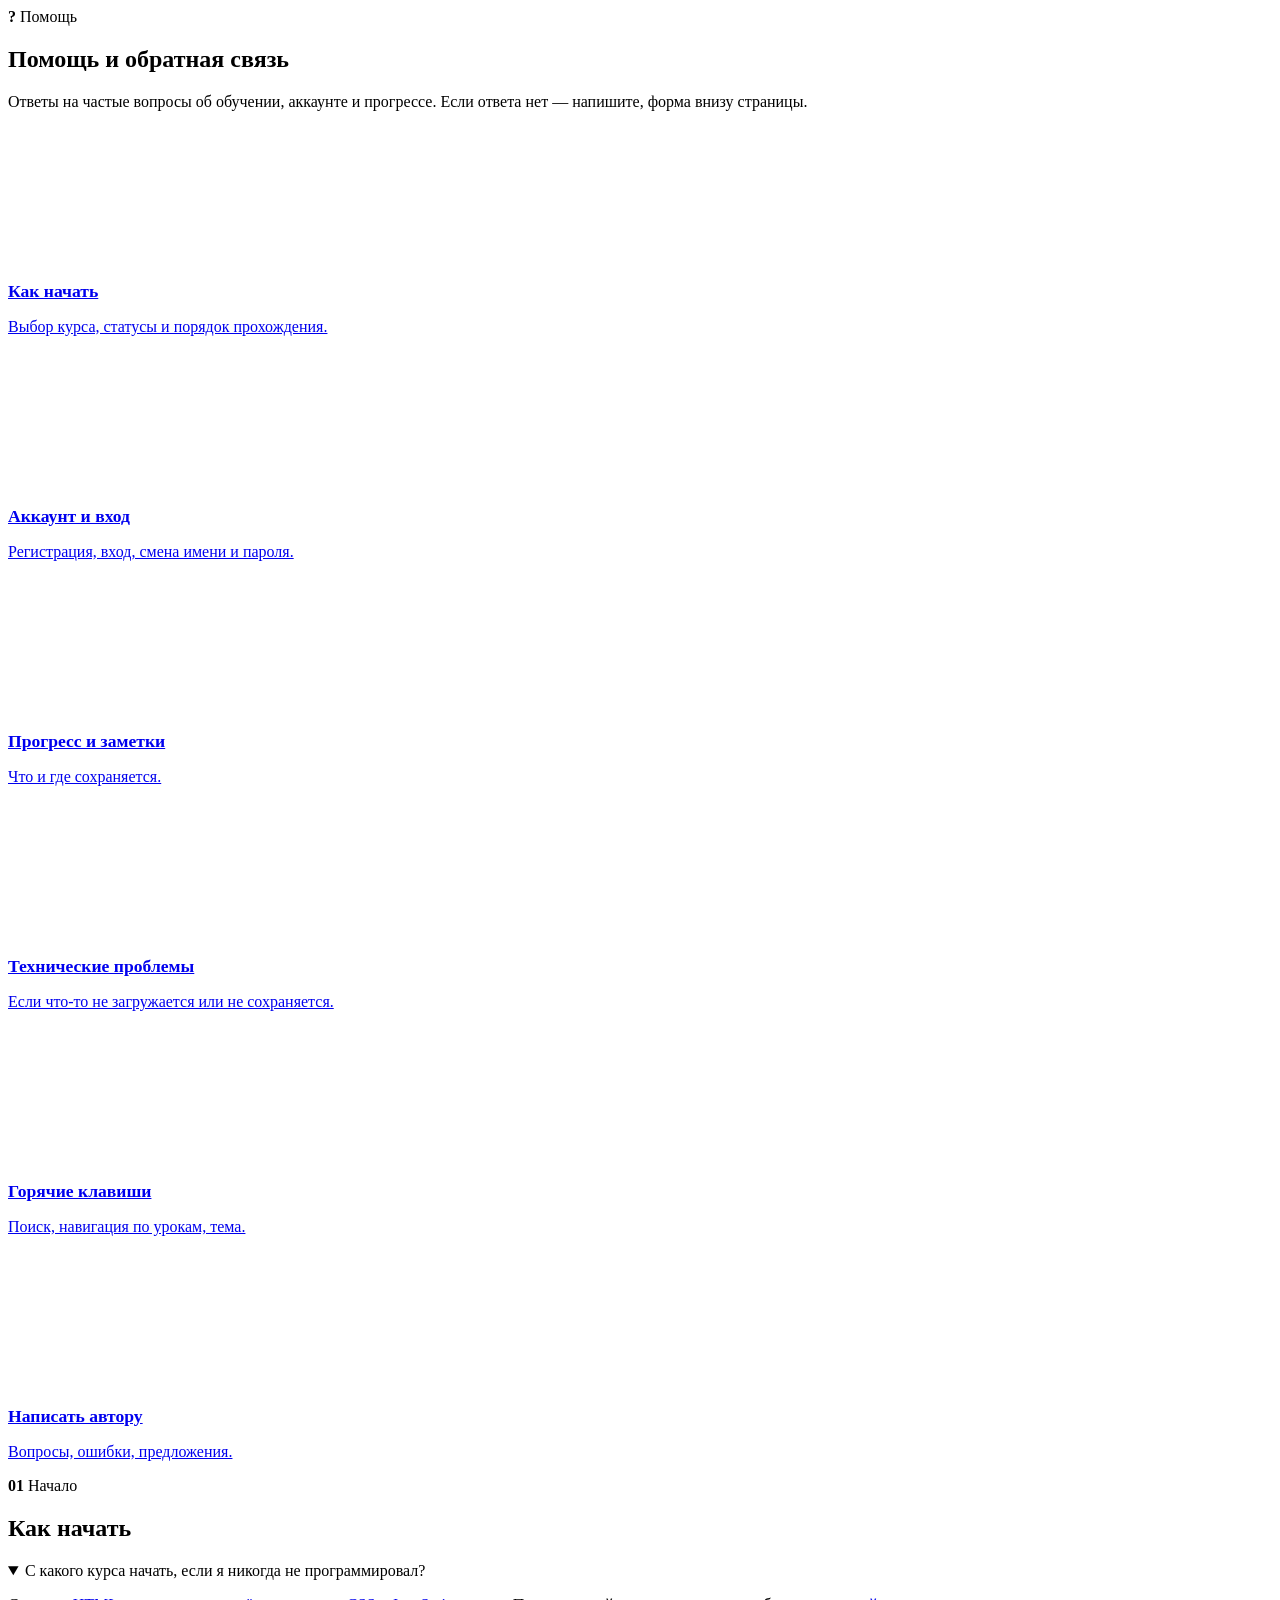
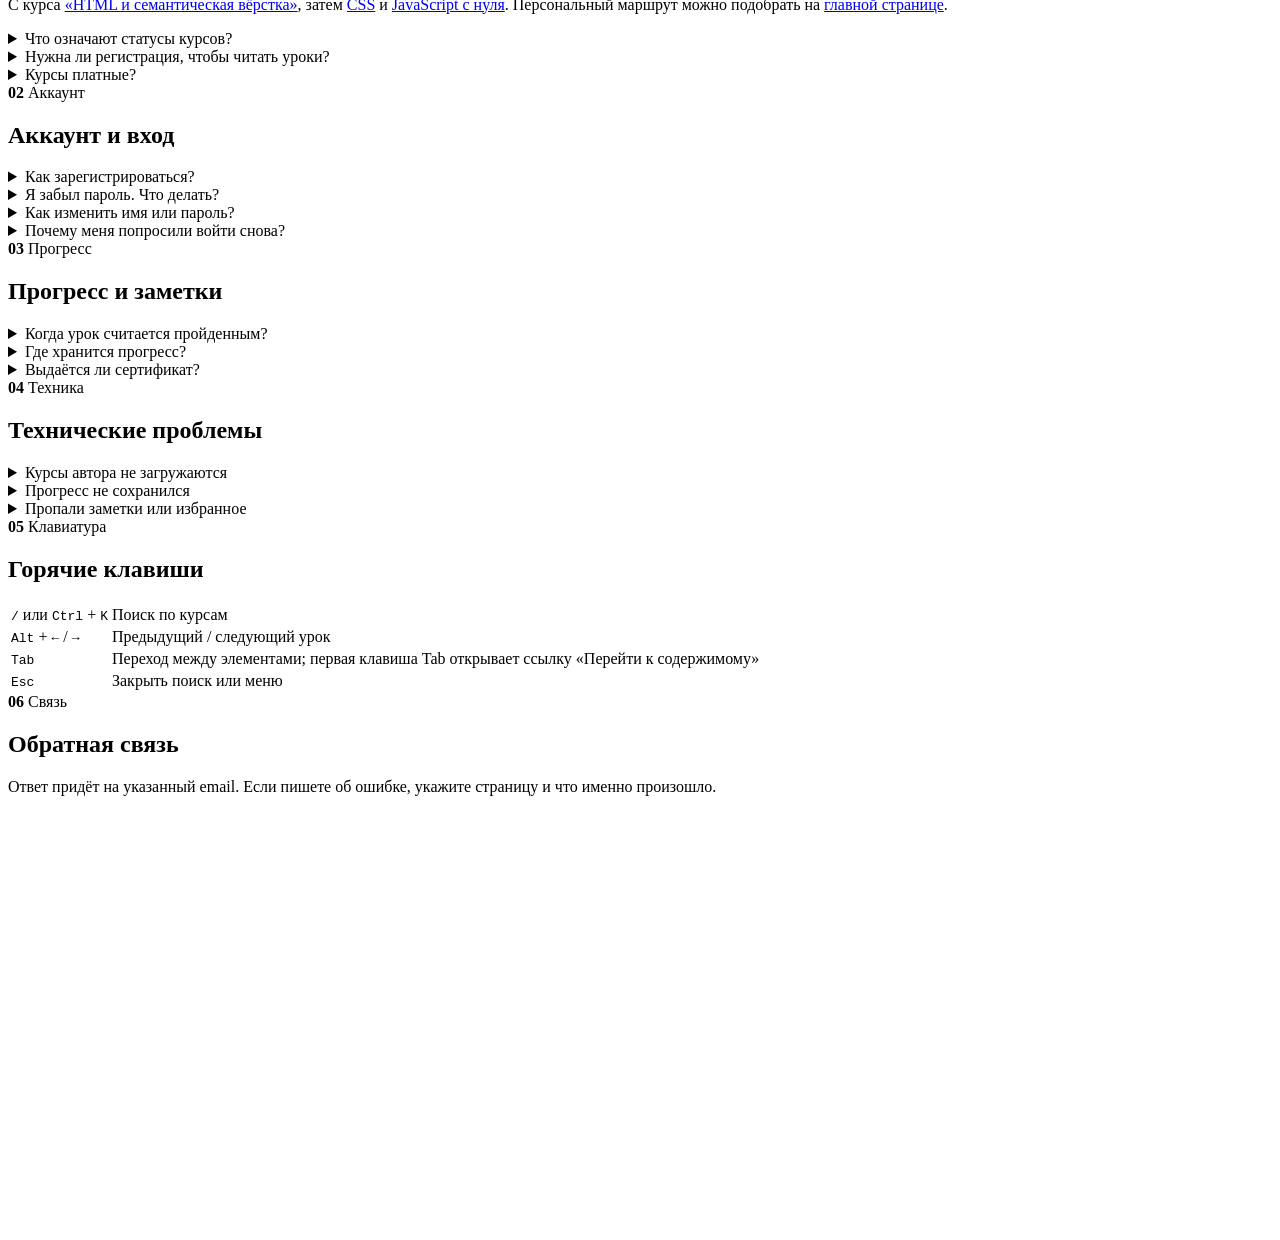
==== help.html @ a5d2dcf3 "Add files via upload" ====
<!DOCTYPE html>
<html lang="ru">
<head>
  <meta charset="UTF-8">
  <meta name="viewport" content="width=device-width, initial-scale=1">
  <title>Помощь и обратная связь — Stroka</title>
  <meta name="description" content="Ответы на вопросы об обучении, аккаунте и прогрессе, а также форма обратной связи.">
  <link rel="canonical" href="https://bloody-kumorizora.github.io/Sctrochka-site/help.html">
  <meta property="og:site_name" content="Stroka">
  <meta property="og:type" content="website">
  <meta property="og:locale" content="ru_RU">
  <meta property="og:title" content="Помощь и обратная связь — Stroka">
  <meta property="og:description" content="Ответы на вопросы об обучении, аккаунте и прогрессе, а также форма обратной связи.">
  <meta property="og:url" content="https://bloody-kumorizora.github.io/Sctrochka-site/help.html">
  <meta property="og:image" content="https://bloody-kumorizora.github.io/Sctrochka-site/img/og-image.png">
  <meta name="twitter:card" content="summary_large_image">
  <meta name="theme-color" content="#f5f3ee" media="(prefers-color-scheme: light)">
  <meta name="theme-color" content="#0e0e13" media="(prefers-color-scheme: dark)">
  <link rel="icon" href="favicon.svg" type="image/svg+xml">
  <link rel="icon" href="img/favicon-32.png" sizes="32x32" type="image/png">
  <link rel="apple-touch-icon" href="img/apple-touch-icon.png">
  <link rel="manifest" href="site.webmanifest">
  <link rel="preload" href="fonts/onest-cyrillic.woff2" as="font" type="font/woff2" crossorigin>
  <link rel="preload" href="fonts/unbounded-cyrillic.woff2" as="font" type="font/woff2" crossorigin>
  <link rel="stylesheet" href="css/style.css">
  <script>try{var t=localStorage.getItem('stroka-theme');if(t)document.documentElement.dataset.theme=t}catch(e){}</script>
</head>
<body data-page="help">
  <header id="hdr"></header>
  <main id="app">
    <div class="container">
      <section class="page-head">
        <span class="eyebrow"><b>?</b> Помощь</span>
        <h1>Помощь и обратная связь</h1>
        <p class="lead">Ответы на частые вопросы об обучении, аккаунте и прогрессе. Если ответа нет — напишите, форма внизу страницы.</p>
      </section>

      <div class="help-cards">
        <a class="help-card" href="#start"><svg class="i" aria-hidden="true"><use href="#i-target"/></svg><h2 style="font-size:1.1rem;margin:0">Как начать</h2><p>Выбор курса, статусы и порядок прохождения.</p></a>
        <a class="help-card" href="#account"><svg class="i" aria-hidden="true"><use href="#i-user"/></svg><h2 style="font-size:1.1rem;margin:0">Аккаунт и вход</h2><p>Регистрация, вход, смена имени и пароля.</p></a>
        <a class="help-card" href="#progress"><svg class="i" aria-hidden="true"><use href="#i-check"/></svg><h2 style="font-size:1.1rem;margin:0">Прогресс и заметки</h2><p>Что и где сохраняется.</p></a>
        <a class="help-card" href="#tech"><svg class="i" aria-hidden="true"><use href="#i-settings"/></svg><h2 style="font-size:1.1rem;margin:0">Технические проблемы</h2><p>Если что-то не загружается или не сохраняется.</p></a>
        <a class="help-card" href="#keys"><svg class="i" aria-hidden="true"><use href="#i-grid"/></svg><h2 style="font-size:1.1rem;margin:0">Горячие клавиши</h2><p>Поиск, навигация по урокам, тема.</p></a>
        <a class="help-card" href="#contact"><svg class="i" aria-hidden="true"><use href="#i-chat"/></svg><h2 style="font-size:1.1rem;margin:0">Написать автору</h2><p>Вопросы, ошибки, предложения.</p></a>
      </div>

      <section class="section-tight faq" id="start">
        <div><span class="eyebrow"><b>01</b> Начало</span><h2>Как начать</h2></div>
        <div class="faq-list">
          <details class="faq-item" open><summary>С какого курса начать, если я никогда не программировал?</summary><div class="answer"><p>С курса <a href="course.html?id=html-basics">«HTML и семантическая вёрстка»</a>, затем <a href="course.html?id=css-layout">CSS</a> и <a href="course.html?id=js-start">JavaScript с нуля</a>. Персональный маршрут можно подобрать на <a href="index.html#start">главной странице</a>.</p></div></details>
          <details class="faq-item"><summary>Что означают статусы курсов?</summary><div class="answer"><p><strong>Полный курс</strong> — все уроки опубликованы. <strong>Демо-версия</strong> — открыты вводные уроки с заданиями и тестами, остальная программа в разработке. <strong>Программа</strong> — опубликован план курса, уроки готовятся. В программе курса неопубликованные уроки отмечены замком.</p></div></details>
          <details class="faq-item"><summary>Нужна ли регистрация, чтобы читать уроки?</summary><div class="answer"><p>Открытые уроки встроенного каталога можно читать без регистрации. Аккаунт нужен, чтобы сохранять прогресс и результаты тестов. Уроки курсов, которые автор ведёт в своей базе, открываются после входа и записи на курс.</p></div></details>
          <details class="faq-item"><summary>Курсы платные?</summary><div class="answer"><p>Сейчас оплаты на платформе нет — все опубликованные уроки открыты.</p></div></details>
        </div>
      </section>

      <section class="section-tight faq" id="account">
        <div><span class="eyebrow"><b>02</b> Аккаунт</span><h2>Аккаунт и вход</h2></div>
        <div class="faq-list">
          <details class="faq-item"><summary>Как зарегистрироваться?</summary><div class="answer"><p>Откройте <a href="login.html#register">страницу входа</a>, выберите «Регистрация» и укажите имя, email и пароль от 8 символов.</p></div></details>
          <details class="faq-item"><summary>Я забыл пароль. Что делать?</summary><div class="answer"><p>Автоматическое восстановление пароля по email пока не реализовано: для этого нужен почтовый сервис. Напишите через <a href="#contact">форму ниже</a> с того email, на который зарегистрирован аккаунт, — доступ восстановят вручную.</p></div></details>
          <details class="faq-item"><summary>Как изменить имя или пароль?</summary><div class="answer"><p>В <a href="profile.html#settings">личном кабинете</a> на вкладке «Профиль». После смены пароля другие устройства автоматически выйдут из аккаунта.</p></div></details>
          <details class="faq-item"><summary>Почему меня попросили войти снова?</summary><div class="answer"><p>Сессия действует 30 дней. Также повторный вход может понадобиться после обновления системы входа — это нужно один раз.</p></div></details>
        </div>
      </section>

      <section class="section-tight faq" id="progress">
        <div><span class="eyebrow"><b>03</b> Прогресс</span><h2>Прогресс и заметки</h2></div>
        <div class="faq-list">
          <details class="faq-item"><summary>Когда урок считается пройденным?</summary><div class="answer"><p>Если в уроке есть тест — когда вы верно отвечаете хотя бы на половину вопросов. Если теста нет — после нажатия «Отметить урок пройденным».</p></div></details>
          <details class="faq-item"><summary>Где хранится прогресс?</summary><div class="answer"><p>Отметки о пройденных уроках и записи на курсы хранятся в вашем аккаунте и доступны с любого устройства. Заметки, избранное и выбранная тема хранятся только в браузере на этом устройстве.</p></div></details>
          <details class="faq-item"><summary>Выдаётся ли сертификат?</summary><div class="answer"><p>Для полных курсов после прохождения всех уроков формируется подтверждение прохождения, которое можно распечатать или сохранить в PDF. Это не документ об образовании. Для демо-версий подтверждение не формируется.</p></div></details>
        </div>
      </section>

      <section class="section-tight faq" id="tech">
        <div><span class="eyebrow"><b>04</b> Техника</span><h2>Технические проблемы</h2></div>
        <div class="faq-list">
          <details class="faq-item"><summary>Курсы автора не загружаются</summary><div class="answer"><p>Часть курсов хранится в базе автора. Если она временно недоступна, вы увидите предупреждение, а встроенный каталог продолжит работать. Проверьте интернет и обновите страницу через минуту.</p></div></details>
          <details class="faq-item"><summary>Прогресс не сохранился</summary><div class="answer"><p>При ошибке сохранения появляется сообщение — урок при этом остаётся неотмеченным, и действие можно повторить. Если ошибка повторяется, напишите нам и укажите, в каком уроке это произошло.</p></div></details>
          <details class="faq-item"><summary>Пропали заметки или избранное</summary><div class="answer"><p>Они хранятся в браузере и пропадают при очистке данных сайта, в режиме инкогнито и на другом устройстве.</p></div></details>
        </div>
      </section>

      <section class="section-tight faq" id="keys">
        <div><span class="eyebrow"><b>05</b> Клавиатура</span><h2>Горячие клавиши</h2></div>
        <div class="table-wrap"><table><tbody>
          <tr><td><kbd>/</kbd> или <kbd>Ctrl</kbd> + <kbd>K</kbd></td><td>Поиск по курсам</td></tr>
          <tr><td><kbd>Alt</kbd> + <kbd>←</kbd> / <kbd>→</kbd></td><td>Предыдущий / следующий урок</td></tr>
          <tr><td><kbd>Tab</kbd></td><td>Переход между элементами; первая клавиша Tab открывает ссылку «Перейти к содержимому»</td></tr>
          <tr><td><kbd>Esc</kbd></td><td>Закрыть поиск или меню</td></tr>
        </tbody></table></div>
      </section>

      <section class="section split" id="contact">
        <div><span class="eyebrow"><b>06</b> Связь</span><h2>Обратная связь</h2><p class="lead">Ответ придёт на указанный email. Если пишете об ошибке, укажите страницу и что именно произошло.</p><div class="contact-list" id="help-contacts"></div></div>
        <div id="help-form"><div class="skeleton" style="height:420px"></div></div>
      </section>
    </div>
  </main>

  <script src="js/config.js" defer></script>
  <script src="js/db.js" defer></script>
  <script src="js/app.js" defer></script>
  <script src="js/feedback.js" defer></script>
  <script src="js/help.js" defer></script>
</body>
</html>
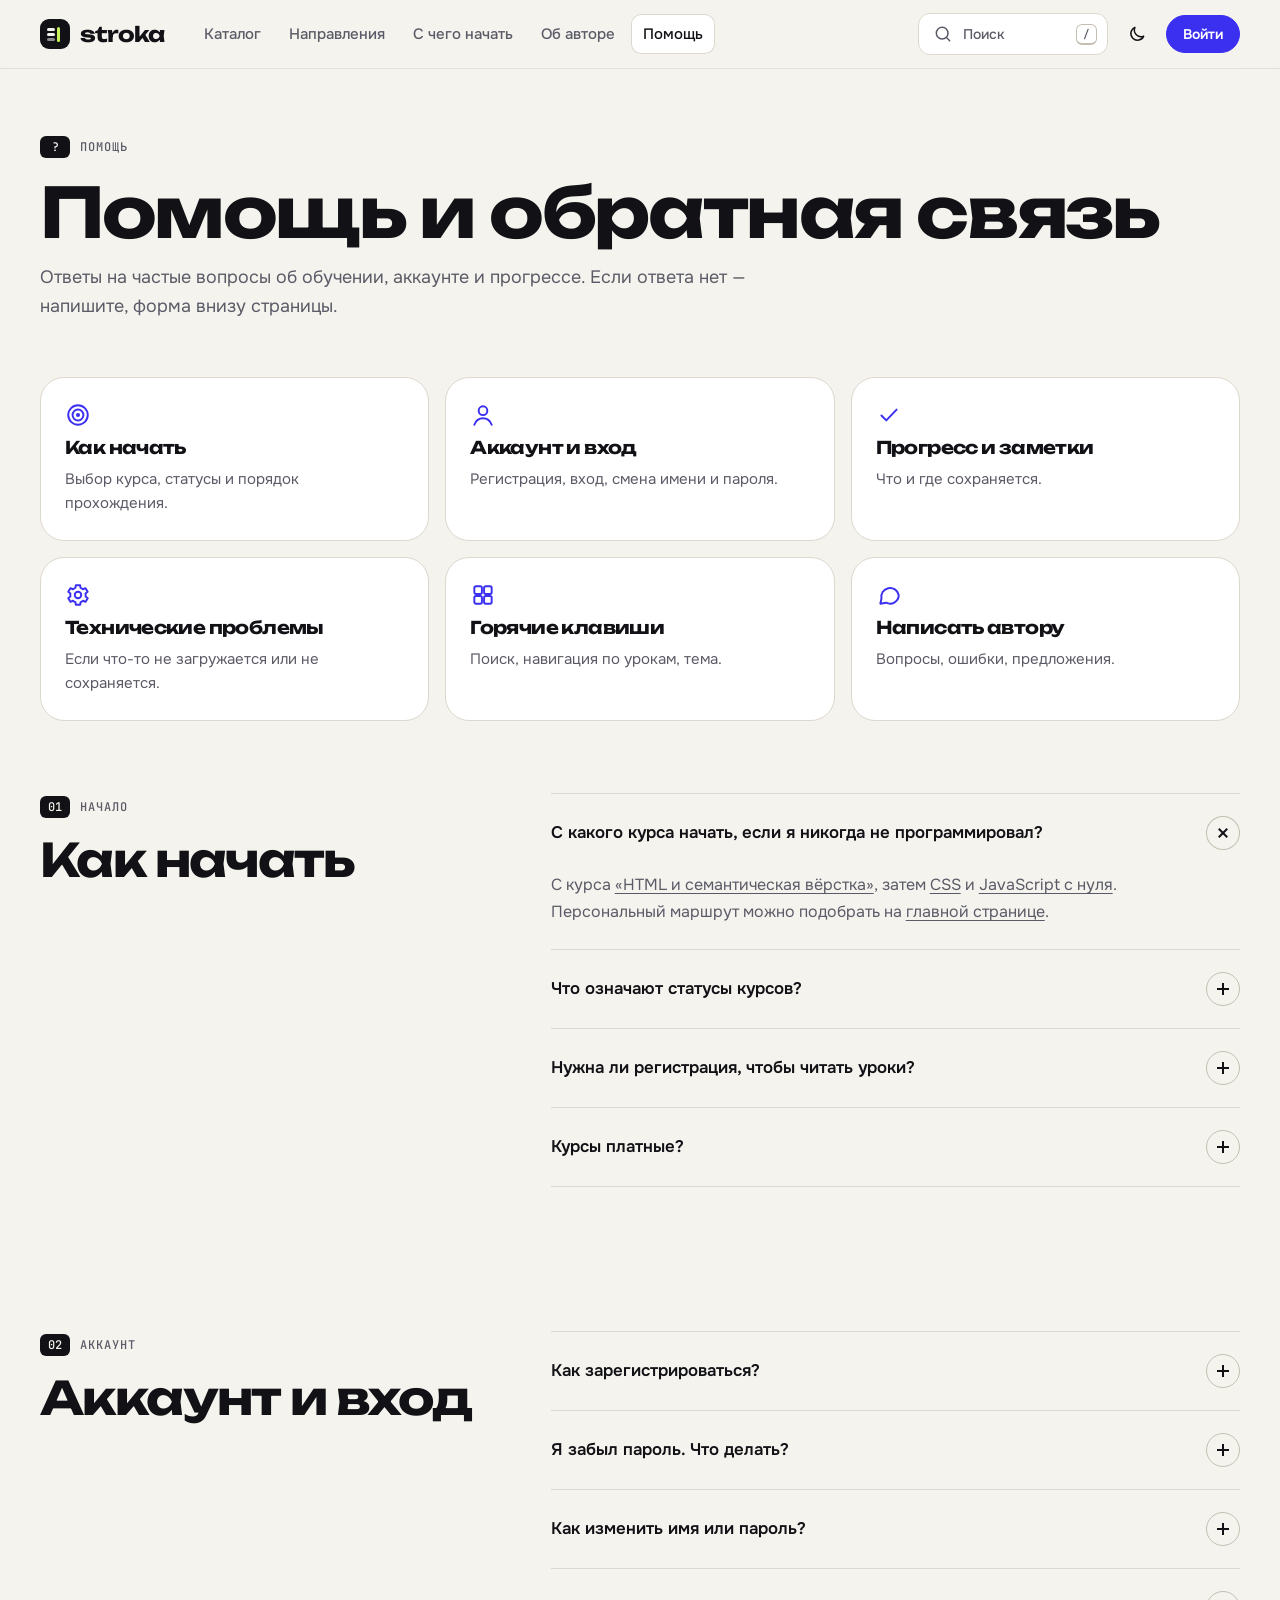
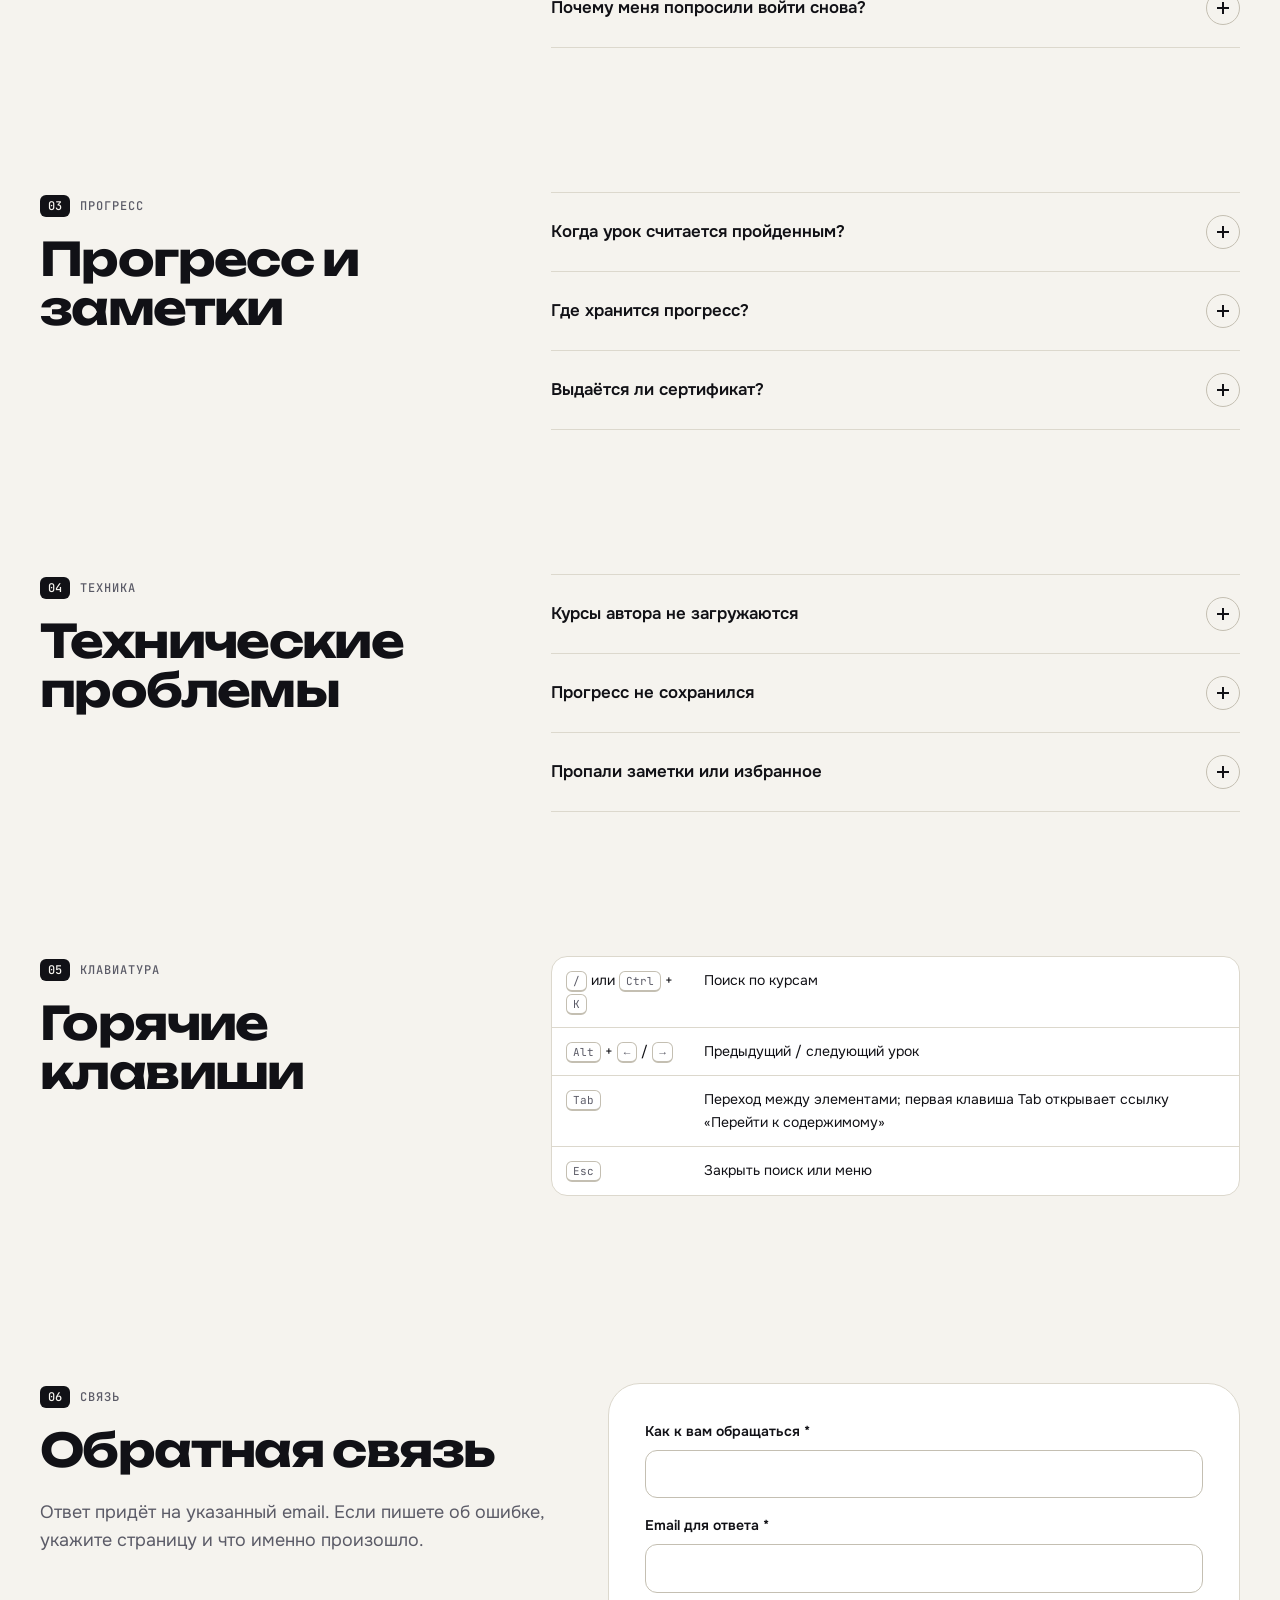
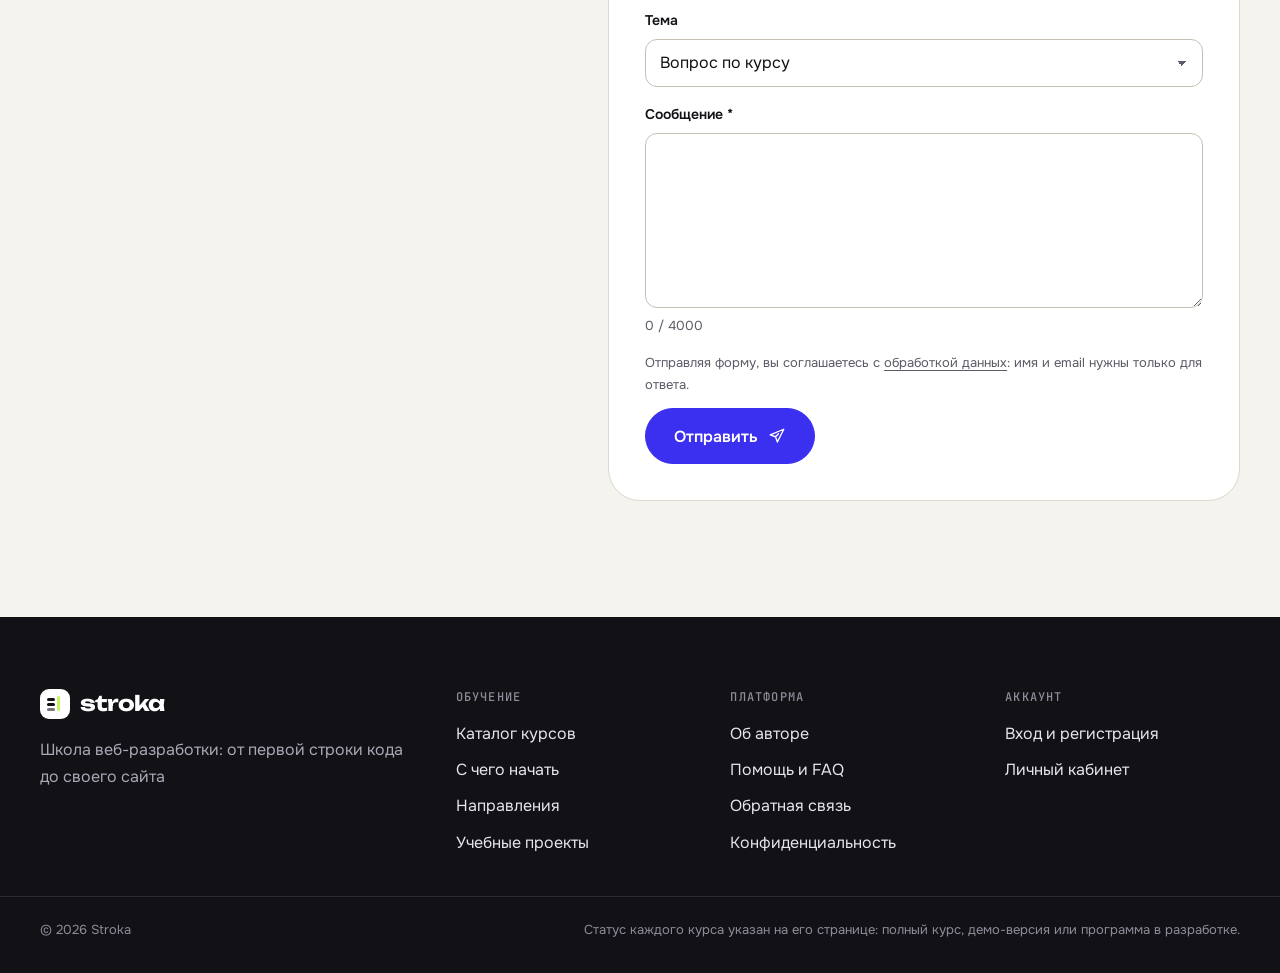
==== commit 0b7a101e: "Move built-in catalog into the sheet, sync notes and favorites Catalog: - Admin overview gets "Перен" ====
--- a/help.html
+++ b/help.html
@@ -68,7 +68,7 @@
         <div><span class="eyebrow"><b>03</b> Прогресс</span><h2>Прогресс и заметки</h2></div>
         <div class="faq-list">
           <details class="faq-item"><summary>Когда урок считается пройденным?</summary><div class="answer"><p>Если в уроке есть тест — когда вы верно отвечаете хотя бы на половину вопросов. Если теста нет — после нажатия «Отметить урок пройденным».</p></div></details>
-          <details class="faq-item"><summary>Где хранится прогресс?</summary><div class="answer"><p>Отметки о пройденных уроках и записи на курсы хранятся в вашем аккаунте и доступны с любого устройства. Заметки, избранное и выбранная тема хранятся только в браузере на этом устройстве.</p></div></details>
+          <details class="faq-item"><summary>Где хранится прогресс?</summary><div class="answer"><p>Отметки о пройденных уроках, записи на курсы, заметки и избранное хранятся в вашем аккаунте и доступны с любого устройства, когда вы вошли. Без входа заметки и избранное хранятся только в браузере на этом устройстве. Тема оформления всегда хранится в браузере.</p></div></details>
           <details class="faq-item"><summary>Выдаётся ли сертификат?</summary><div class="answer"><p>Для полных курсов после прохождения всех уроков формируется подтверждение прохождения, которое можно распечатать или сохранить в PDF. Это не документ об образовании. Для демо-версий подтверждение не формируется.</p></div></details>
         </div>
       </section>
@@ -76,9 +76,9 @@
       <section class="section-tight faq" id="tech">
         <div><span class="eyebrow"><b>04</b> Техника</span><h2>Технические проблемы</h2></div>
         <div class="faq-list">
-          <details class="faq-item"><summary>Курсы автора не загружаются</summary><div class="answer"><p>Часть курсов хранится в базе автора. Если она временно недоступна, вы увидите предупреждение, а встроенный каталог продолжит работать. Проверьте интернет и обновите страницу через минуту.</p></div></details>
+          <details class="faq-item"><summary>Курсы автора не загружаются</summary><div class="answer"><p>Курсы хранятся в базе автора. Если она временно недоступна, вы увидите предупреждение, а сайт покажет сохранённую копию каталога. Проверьте интернет и обновите страницу через минуту.</p></div></details>
           <details class="faq-item"><summary>Прогресс не сохранился</summary><div class="answer"><p>При ошибке сохранения появляется сообщение — урок при этом остаётся неотмеченным, и действие можно повторить. Если ошибка повторяется, напишите нам и укажите, в каком уроке это произошло.</p></div></details>
-          <details class="faq-item"><summary>Пропали заметки или избранное</summary><div class="answer"><p>Они хранятся в браузере и пропадают при очистке данных сайта, в режиме инкогнито и на другом устройстве.</p></div></details>
+          <details class="faq-item"><summary>Пропали заметки или избранное</summary><div class="answer"><p>Войдите в аккаунт: заметки и избранное, сделанные после входа, хранятся в нём и видны на любом устройстве. Сделанное без входа хранится только в этом браузере и пропадает при очистке данных сайта или в режиме инкогнито; при первом входе с этого браузера оно переносится в аккаунт.</p></div></details>
         </div>
       </section>
 
--- a/css/style.css
+++ b/css/style.css
@@ -0,0 +1,946 @@
+/* =====================================================================
+   Stroka — дизайн-система
+   Направление: «редакционный техно». Тёплая бумага, глубокие чернила,
+   ультрамарин как основной акцент, лайм — сигнальный цвет прогресса.
+   Мотив — строка кода: номера строк, моноширинные подписи, мигающий курсор.
+   ===================================================================== */
+
+:root {
+  --bg: #f5f3ee;
+  --bg-2: #ebe8df;
+  --surface: #ffffff;
+  --surface-2: #faf9f6;
+  --ink: #111116;
+  --ink-2: #2b2b34;
+  --muted: #5b5b67;
+  --line: #dcd8cd;
+  --line-strong: #c4bfb2;
+  --accent: #3b2ff0;
+  --accent-hover: #2c21cf;
+  --accent-ink: #ffffff;
+  --accent-soft: #e7e5ff;
+  --accent-text: #3b2ff0;
+  --lime: #c8f25a;
+  --lime-ink: #111116;
+  --coral: #ff6a44;
+  --ok: #1d7a4b;
+  --ok-soft: #dff3e7;
+  --bad: #be3328;
+  --bad-soft: #fbe5e2;
+  --warn: #8a5a00;
+  --warn-soft: #fbf0d6;
+  --code-bg: #15151c;
+  --code-ink: #e9e7f2;
+  --shadow-sm: 0 1px 2px rgba(17, 17, 22, .06), 0 2px 8px rgba(17, 17, 22, .04);
+  --shadow: 0 2px 6px rgba(17, 17, 22, .04), 0 18px 48px -12px rgba(17, 17, 22, .14);
+  --shadow-lg: 0 40px 90px -30px rgba(17, 17, 22, .35);
+  --r-sm: 10px;
+  --r: 16px;
+  --r-lg: 24px;
+  --r-xl: 32px;
+  --max: 1240px;
+  --gutter: clamp(16px, 4vw, 40px);
+  --hdr: 68px;
+  --f-display: "Unbounded", "Onest", system-ui, sans-serif;
+  --f-body: "Onest", system-ui, -apple-system, "Segoe UI", Roboto, sans-serif;
+  --f-mono: "JetBrains Mono", ui-monospace, SFMono-Regular, Menlo, Consolas, monospace;
+  --ease: cubic-bezier(.2, .7, .2, 1);
+  color-scheme: light;
+}
+
+:root[data-theme="dark"] {
+  --bg: #0e0e13;
+  --bg-2: #15151c;
+  --surface: #17171f;
+  --surface-2: #1c1c26;
+  --ink: #f2f0ea;
+  --ink-2: #d9d7e0;
+  --muted: #a3a2ae;
+  --line: #2a2a36;
+  --line-strong: #3a3a48;
+  --accent: #8d86ff;
+  --accent-hover: #a7a1ff;
+  --accent-ink: #0e0e13;
+  --accent-soft: #24224a;
+  --accent-text: #a9a4ff;
+  --ok: #5cd394;
+  --ok-soft: #12301f;
+  --bad: #ff8a7e;
+  --bad-soft: #3a1714;
+  --warn: #f2c25b;
+  --warn-soft: #332608;
+  --code-bg: #0a0a0f;
+  --shadow-sm: 0 1px 2px rgba(0, 0, 0, .4);
+  --shadow: 0 18px 48px -12px rgba(0, 0, 0, .6);
+  --shadow-lg: 0 40px 90px -30px rgba(0, 0, 0, .8);
+  color-scheme: dark;
+}
+@media (prefers-color-scheme: dark) {
+  :root:not([data-theme="light"]) {
+    --bg: #0e0e13; --bg-2: #15151c; --surface: #17171f; --surface-2: #1c1c26;
+    --ink: #f2f0ea; --ink-2: #d9d7e0; --muted: #a3a2ae; --line: #2a2a36; --line-strong: #3a3a48;
+    --accent: #8d86ff; --accent-hover: #a7a1ff; --accent-ink: #0e0e13; --accent-soft: #24224a; --accent-text: #a9a4ff;
+    --ok: #5cd394; --ok-soft: #12301f; --bad: #ff8a7e; --bad-soft: #3a1714; --warn: #f2c25b; --warn-soft: #332608;
+    --code-bg: #0a0a0f; --shadow-sm: 0 1px 2px rgba(0, 0, 0, .4); --shadow: 0 18px 48px -12px rgba(0, 0, 0, .6);
+    --shadow-lg: 0 40px 90px -30px rgba(0, 0, 0, .8);
+    color-scheme: dark;
+  }
+}
+
+/* ---------------- шрифты ---------------- */
+/* Шрифты размещены локально (подмножества: кириллица и латиница). Лицензия SIL Open Font License 1.1 — тексты лицензий — fonts/OFL-*.txt */
+@font-face { font-family: 'JetBrains Mono'; font-style: normal; font-weight: 400 500; font-display: swap; src: url(../fonts/jetbrains-mono-cyrillic.woff2) format('woff2'); unicode-range: U+0301, U+0400-045F, U+0490-0491, U+04B0-04B1, U+2116; }
+@font-face { font-family: 'JetBrains Mono'; font-style: normal; font-weight: 400 500; font-display: swap; src: url(../fonts/jetbrains-mono-latin.woff2) format('woff2'); unicode-range: U+0000-00FF, U+0131, U+0152-0153, U+02BB-02BC, U+02C6, U+02DA, U+02DC, U+0304, U+0308, U+0329, U+2000-206F, U+20AC, U+2122, U+2191, U+2193, U+2212, U+2215, U+FEFF, U+FFFD; }
+@font-face { font-family: 'Onest'; font-style: normal; font-weight: 400 700; font-display: swap; src: url(../fonts/onest-cyrillic.woff2) format('woff2'); unicode-range: U+0301, U+0400-045F, U+0490-0491, U+04B0-04B1, U+2116; }
+@font-face { font-family: 'Onest'; font-style: normal; font-weight: 400 700; font-display: swap; src: url(../fonts/onest-latin.woff2) format('woff2'); unicode-range: U+0000-00FF, U+0131, U+0152-0153, U+02BB-02BC, U+02C6, U+02DA, U+02DC, U+0304, U+0308, U+0329, U+2000-206F, U+20AC, U+2122, U+2191, U+2193, U+2212, U+2215, U+FEFF, U+FFFD; }
+@font-face { font-family: 'Unbounded'; font-style: normal; font-weight: 700; font-display: swap; src: url(../fonts/unbounded-cyrillic.woff2) format('woff2'); unicode-range: U+0301, U+0400-045F, U+0490-0491, U+04B0-04B1, U+2116; }
+@font-face { font-family: 'Unbounded'; font-style: normal; font-weight: 700; font-display: swap; src: url(../fonts/unbounded-latin.woff2) format('woff2'); unicode-range: U+0000-00FF, U+0131, U+0152-0153, U+02BB-02BC, U+02C6, U+02DA, U+02DC, U+0304, U+0308, U+0329, U+2000-206F, U+20AC, U+2122, U+2191, U+2193, U+2212, U+2215, U+FEFF, U+FFFD; }
+
+/* ---------------- база ---------------- */
+*, *::before, *::after { box-sizing: border-box; }
+html { -webkit-text-size-adjust: 100%; scroll-padding-top: calc(var(--hdr) + 16px); }
+@media (prefers-reduced-motion: no-preference) { html { scroll-behavior: smooth; } }
+body {
+  margin: 0;
+  min-height: 100vh;
+  display: flex;
+  flex-direction: column;
+  background: var(--bg);
+  color: var(--ink);
+  font: 400 16px/1.65 var(--f-body);
+  -webkit-font-smoothing: antialiased;
+  text-rendering: optimizeLegibility;
+  overflow-x: hidden;
+}
+main { flex: 1 0 auto; }
+/* место под содержимое, пока оно загружается: подвал не «прыгает» (CLS) */
+#app { min-height: calc(100vh - var(--hdr)); }
+img, svg, video, iframe { max-width: 100%; }
+img { height: auto; }
+a { color: inherit; text-decoration-thickness: 1px; text-underline-offset: 3px; }
+p { margin: 0 0 1em; }
+h1, h2, h3, h4 { margin: 0 0 .5em; font-family: var(--f-display); font-weight: 700; line-height: 1.06; letter-spacing: -.035em; overflow-wrap: break-word; hyphens: manual; }
+h1 { font-size: clamp(2.1rem, 5.4vw, 4.6rem); }
+h2 { font-size: clamp(1.7rem, 3.6vw, 3rem); }
+h3 { font-size: clamp(1.15rem, 1.6vw, 1.4rem); letter-spacing: -.02em; line-height: 1.2; }
+h4 { font-size: 1rem; letter-spacing: -.01em; }
+code, kbd, pre { font-family: var(--f-mono); }
+:not(pre) > code { font-size: .88em; padding: .12em .4em; border-radius: 6px; background: var(--accent-soft); color: var(--accent-text); }
+kbd { font-size: 11px; padding: 2px 6px; border: 1px solid var(--line-strong); border-bottom-width: 2px; border-radius: 6px; background: var(--surface); color: var(--muted); }
+::selection { background: var(--lime); color: var(--lime-ink); }
+:focus-visible { outline: 3px solid var(--accent); outline-offset: 3px; border-radius: 6px; }
+.sr-only { position: absolute !important; width: 1px; height: 1px; padding: 0; margin: -1px; overflow: hidden; clip: rect(0 0 0 0); white-space: nowrap; border: 0; }
+.skip-link { position: absolute; left: 12px; top: -60px; z-index: 100; background: var(--ink); color: var(--bg); padding: 10px 16px; border-radius: 10px; font-weight: 600; text-decoration: none; }
+.skip-link:focus { top: 10px; }
+.i { width: 20px; height: 20px; flex: none; }
+.muted { color: var(--muted); }
+.container { width: 100%; max-width: calc(var(--max) + var(--gutter) * 2); margin: 0 auto; padding-inline: var(--gutter); }
+.wrap { width: 100%; max-width: calc(var(--max) + var(--gutter) * 2); margin: 0 auto; padding: 40px var(--gutter) 96px; }
+.section { padding-block: clamp(64px, 9vw, 128px); }
+.section-tight { padding-block: clamp(40px, 6vw, 72px); }
+.lead { font-size: clamp(1.05rem, 1.4vw, 1.25rem); line-height: 1.6; color: var(--muted); max-width: 60ch; }
+.stack > * + * { margin-top: 12px; }
+
+/* моноширинная подпись с номером строки */
+.eyebrow { display: inline-flex; align-items: center; gap: 10px; margin-bottom: 18px; font: 500 12px/1 var(--f-mono); letter-spacing: .08em; text-transform: uppercase; color: var(--muted); }
+.eyebrow b { display: inline-grid; place-items: center; min-width: 30px; height: 22px; padding: 0 6px; border-radius: 6px; background: var(--ink); color: var(--bg); font-weight: 500; letter-spacing: 0; }
+.eyebrow.on-dark { color: #b9b8c6; }
+.eyebrow.on-dark b { background: var(--lime); color: var(--lime-ink); }
+.mark { background: linear-gradient(transparent 58%, var(--lime) 58%, var(--lime) 92%, transparent 92%); padding: 0 .08em; color: inherit; }
+:root[data-theme="dark"] .mark { background: none; color: var(--lime); }
+@media (prefers-color-scheme: dark) { :root:not([data-theme="light"]) .mark { background: none; color: var(--lime); } }
+.section-head { display: grid; grid-template-columns: minmax(0, 1.1fr) minmax(0, .9fr); gap: 24px 48px; align-items: end; margin-bottom: clamp(32px, 4vw, 56px); }
+.section-head h2 { margin: 0; }
+.section-head p { margin: 0; color: var(--muted); max-width: 52ch; }
+
+/* ---------------- кнопки ---------------- */
+.btn {
+  --b: var(--accent); --bi: var(--accent-ink); --bh: var(--accent-hover);
+  display: inline-flex; align-items: center; justify-content: center; gap: 10px;
+  min-height: 48px; padding: 12px 22px; border: 1px solid var(--b); border-radius: 999px;
+  background: var(--b); color: var(--bi); font: 600 15px/1.2 var(--f-body); text-decoration: none; cursor: pointer;
+  transition: background .2s var(--ease), border-color .2s var(--ease), transform .2s var(--ease), box-shadow .2s var(--ease), color .2s;
+  -webkit-tap-highlight-color: transparent; white-space: nowrap;
+}
+.btn:hover { background: var(--bh); border-color: var(--bh); }
+.btn:active { transform: translateY(1px); }
+.btn .i { width: 18px; height: 18px; transition: transform .2s var(--ease); }
+.btn:hover .i-arrow, .btn:hover .i:last-child { transform: translateX(2px); }
+.btn-dark { --b: var(--ink); --bi: var(--bg); --bh: var(--ink-2); }
+.btn-lime { --b: var(--lime); --bi: var(--lime-ink); --bh: #b7e544; }
+.btn-ghost { background: transparent; color: var(--ink); border-color: var(--line-strong); }
+.btn-ghost:hover { background: var(--surface); border-color: var(--ink); }
+.btn-light { --b: #fff; --bi: #111116; --bh: #ecebf5; }
+.btn-danger { --b: var(--bad); --bi: #fff; --bh: #a02a20; }
+.btn-text { background: none; border: 0; padding: 6px 0; min-height: 0; color: var(--accent-text); border-radius: 6px; }
+.btn-text:hover { background: none; text-decoration: underline; }
+.btn-sm { min-height: 38px; padding: 8px 16px; font-size: 14px; }
+.btn-lg { min-height: 56px; padding: 16px 28px; font-size: 16px; }
+.btn-block { width: 100%; }
+.btn[disabled], .btn[aria-disabled="true"] { opacity: .55; cursor: not-allowed; }
+.btn.is-busy { position: relative; color: transparent !important; }
+.btn.is-busy::after { content: ""; position: absolute; width: 18px; height: 18px; border-radius: 50%; border: 2px solid var(--bi); border-right-color: transparent; animation: spin .7s linear infinite; }
+.btn-ghost.is-busy::after { border-color: var(--ink); border-right-color: transparent; }
+.icon-btn { display: inline-grid; place-items: center; width: 42px; height: 42px; border-radius: 12px; border: 1px solid transparent; background: transparent; color: var(--ink); cursor: pointer; transition: background .2s, border-color .2s; }
+.icon-btn:hover { background: var(--surface); border-color: var(--line); }
+@keyframes spin { to { transform: rotate(360deg); } }
+
+/* ---------------- шапка ---------------- */
+#hdr { position: sticky; top: 0; z-index: 50; min-height: var(--hdr); background: color-mix(in srgb, var(--bg) 86%, transparent); backdrop-filter: saturate(1.4) blur(16px); -webkit-backdrop-filter: saturate(1.4) blur(16px); border-bottom: 1px solid color-mix(in srgb, var(--line) 70%, transparent); }
+.nav { max-width: calc(var(--max) + var(--gutter) * 2); margin: 0 auto; padding: 0 var(--gutter); height: var(--hdr); display: flex; align-items: center; gap: 28px; }
+.logo { display: inline-flex; align-items: center; gap: 10px; text-decoration: none; color: var(--ink); flex: none; }
+.logo-mark { position: relative; width: 30px; height: 30px; border-radius: 9px; background: var(--ink); display: grid; place-items: center; }
+.logo-mark i { width: 3px; height: 15px; border-radius: 2px; background: var(--lime); margin-left: 7px; animation: caret 1.1s steps(1) infinite; }
+.logo-mark::before { content: ""; position: absolute; left: 7px; top: 9px; width: 9px; height: 3px; border-radius: 2px; background: var(--bg); box-shadow: 0 5px 0 var(--bg), 0 10px 0 color-mix(in srgb, var(--bg) 55%, transparent); width: 8px; }
+.logo-word { font: 700 21px/1 var(--f-display); letter-spacing: -.05em; }
+@keyframes caret { 50% { opacity: 0; } }
+.nav-links { display: flex; align-items: center; gap: 4px; }
+.nav-links a { padding: 8px 12px; border-radius: 10px; color: var(--muted); font-weight: 500; font-size: 15px; text-decoration: none; transition: color .2s, background .2s; }
+.nav-links a:hover { color: var(--ink); background: var(--surface); }
+.nav-links a[aria-current="page"] { color: var(--ink); background: var(--surface); box-shadow: inset 0 0 0 1px var(--line); }
+.nav-tools { margin-left: auto; display: flex; align-items: center; gap: 8px; }
+.search-trigger { display: inline-flex; align-items: center; gap: 10px; height: 42px; min-width: 190px; padding: 0 10px 0 14px; border-radius: 12px; border: 1px solid var(--line); background: var(--surface); color: var(--muted); font: 500 14px var(--f-body); cursor: pointer; transition: border-color .2s; }
+.search-trigger:hover { border-color: var(--line-strong); color: var(--ink); }
+.search-trigger kbd { margin-left: auto; }
+.burger { display: none; }
+.account { position: relative; }
+.avatar-btn { border: 0; padding: 0; background: none; cursor: pointer; border-radius: 50%; }
+.avatar { width: 40px; height: 40px; border-radius: 50%; display: grid; place-items: center; background: var(--accent); color: var(--accent-ink); font: 600 14px var(--f-body); }
+.menu { position: absolute; right: 0; top: calc(100% + 10px); min-width: 250px; padding: 8px; border-radius: var(--r); background: var(--surface); border: 1px solid var(--line); box-shadow: var(--shadow); z-index: 60; }
+.menu-head { padding: 10px 12px 12px; border-bottom: 1px solid var(--line); margin-bottom: 6px; display: grid; }
+.menu-head span { font-size: 13px; color: var(--muted); overflow: hidden; text-overflow: ellipsis; }
+.menu a, .menu button { display: flex; align-items: center; gap: 10px; width: 100%; padding: 10px 12px; border-radius: 10px; border: 0; background: none; color: var(--ink); font: 500 15px var(--f-body); text-decoration: none; cursor: pointer; text-align: left; }
+.menu a:hover, .menu button:hover { background: var(--bg); }
+.mobile-menu { position: fixed; inset: var(--hdr) 0 0; background: var(--bg); z-index: 49; overflow-y: auto; }
+.mobile-menu-inner { padding: 16px var(--gutter) 40px; display: grid; gap: 4px; }
+.mobile-menu a:not(.btn), .mobile-menu button { display: flex; align-items: center; justify-content: space-between; padding: 18px 4px; border: 0; border-bottom: 1px solid var(--line); background: none; color: var(--ink); font: 600 22px/1.2 var(--f-display); letter-spacing: -.03em; text-decoration: none; cursor: pointer; text-align: left; }
+.mobile-menu .btn { margin-top: 20px; }
+body.menu-open { overflow: hidden; }
+
+/* ---------------- подвал ---------------- */
+.site-footer { margin-top: auto; background: var(--ink); color: #c9c8d3; }
+:root[data-theme="dark"] .site-footer { background: #08080b; border-top: 1px solid var(--line); }
+.footer-inner { max-width: calc(var(--max) + var(--gutter) * 2); margin: 0 auto; padding: 72px var(--gutter) 40px; display: grid; grid-template-columns: 1.6fr repeat(3, 1fr); gap: 40px; }
+.site-footer .logo { color: #fff; }
+.site-footer .logo-mark { background: #fff; }
+.site-footer .logo-mark::before { background: #111116; box-shadow: 0 5px 0 #111116, 0 10px 0 #77777f; }
+.footer-brand p { margin: 18px 0 20px; max-width: 34ch; color: #a9a8b5; }
+.footer-col { display: grid; align-content: start; gap: 10px; }
+.footer-col h2 { font: 500 12px var(--f-mono); letter-spacing: .1em; text-transform: uppercase; color: #8d8c99; margin: 0 0 6px; }
+.footer-col a { color: #e6e5ee; text-decoration: none; width: fit-content; }
+.footer-col a:hover { color: var(--lime); }
+.footer-contacts { display: flex; flex-wrap: wrap; gap: 8px; }
+.footer-contact { display: inline-flex; align-items: center; gap: 8px; padding: 8px 12px; border-radius: 999px; border: 1px solid #34343f; color: #e6e5ee; text-decoration: none; font-size: 14px; }
+.footer-contact:hover { border-color: var(--lime); color: var(--lime); }
+.footer-contact .i { width: 16px; height: 16px; }
+.footer-bottom { max-width: calc(var(--max) + var(--gutter) * 2); margin: 0 auto; padding: 22px var(--gutter) 32px; border-top: 1px solid #2a2a33; display: flex; justify-content: space-between; gap: 16px; flex-wrap: wrap; font-size: 13px; color: #8d8c99; }
+
+.contact-fab { position: fixed; right: 20px; bottom: 20px; z-index: 40; display: inline-flex; align-items: center; gap: 8px; height: 48px; padding: 0 18px 0 14px; border-radius: 999px; background: var(--ink); color: var(--bg); text-decoration: none; font-weight: 600; box-shadow: var(--shadow); transition: transform .25s var(--ease); }
+.contact-fab:hover { transform: translateY(-2px); }
+.contact-fab .i { color: var(--lime); }
+
+/* ---------------- формы ---------------- */
+.field { display: grid; gap: 7px; margin-bottom: 16px; }
+.field label, .label { font-size: 14px; font-weight: 600; color: var(--ink); }
+.field .hint { font-size: 13px; color: var(--muted); }
+.field .error { font-size: 13px; color: var(--bad); }
+input, select, textarea {
+  width: 100%; min-height: 48px; padding: 12px 14px; border: 1px solid var(--line-strong); border-radius: 12px;
+  background: var(--surface); color: var(--ink); font: 400 16px/1.4 var(--f-body);
+  transition: border-color .2s, box-shadow .2s;
+}
+textarea { min-height: 120px; resize: vertical; line-height: 1.55; }
+select { appearance: none; padding-right: 40px; background-image: linear-gradient(45deg, transparent 50%, var(--muted) 50%), linear-gradient(135deg, var(--muted) 50%, transparent 50%); background-position: calc(100% - 20px) 21px, calc(100% - 15px) 21px; background-size: 5px 5px; background-repeat: no-repeat; cursor: pointer; }
+input:hover, select:hover, textarea:hover { border-color: var(--ink-2); }
+input:focus, select:focus, textarea:focus { outline: none; border-color: var(--accent); box-shadow: 0 0 0 4px color-mix(in srgb, var(--accent) 22%, transparent); }
+input[aria-invalid="true"], textarea[aria-invalid="true"] { border-color: var(--bad); }
+input[type="checkbox"], input[type="radio"] { width: 20px; height: 20px; min-height: 0; padding: 0; accent-color: var(--accent); flex: none; }
+.input-wrap { position: relative; }
+.input-wrap .icon-btn { position: absolute; right: 4px; top: 3px; }
+.check { display: flex; gap: 10px; align-items: flex-start; font-size: 14px; color: var(--muted); }
+.hp { position: absolute; left: -9999px; width: 1px; height: 1px; overflow: hidden; }
+
+/* ---------------- сообщения и состояния ---------------- */
+.msg { display: flex; gap: 12px; align-items: flex-start; padding: 14px 16px; border-radius: 14px; margin: 16px 0; background: var(--accent-soft); color: var(--ink); font-size: 15px; }
+.msg .i { color: var(--accent-text); margin-top: 2px; }
+.msg-ok { background: var(--ok-soft); } .msg-ok .i { color: var(--ok); }
+.msg-err { background: var(--bad-soft); } .msg-err .i { color: var(--bad); }
+.msg-warn { background: var(--warn-soft); } .msg-warn .i { color: var(--warn); }
+.msg p { margin: 0; }
+.state { text-align: center; padding: clamp(48px, 8vw, 96px) 24px; border: 1px dashed var(--line-strong); border-radius: var(--r-lg); background: var(--surface-2); }
+.state h2 { font-size: clamp(1.3rem, 2.4vw, 1.8rem); margin-bottom: 10px; }
+.state p { color: var(--muted); max-width: 46ch; margin: 0 auto; }
+.state-icon { width: 64px; height: 64px; margin: 0 auto 20px; border-radius: 20px; display: grid; place-items: center; background: var(--accent-soft); color: var(--accent-text); }
+.state-icon .i { width: 28px; height: 28px; }
+.state-error .state-icon { background: var(--bad-soft); color: var(--bad); }
+.state-success .state-icon { background: var(--ok-soft); color: var(--ok); }
+.state-actions { margin-top: 24px; display: flex; gap: 12px; justify-content: center; flex-wrap: wrap; }
+.skeleton { position: relative; overflow: hidden; background: var(--bg-2); border-radius: var(--r); }
+.skeleton::after { content: ""; position: absolute; inset: 0; transform: translateX(-100%); background: linear-gradient(90deg, transparent, color-mix(in srgb, var(--surface) 70%, transparent), transparent); animation: shimmer 1.4s infinite; }
+@keyframes shimmer { to { transform: translateX(100%); } }
+.sk-line { height: 14px; border-radius: 6px; margin: 10px 0; }
+#toasts { position: fixed; left: 50%; bottom: 24px; transform: translateX(-50%); z-index: 200; display: grid; gap: 10px; width: min(92vw, 440px); pointer-events: none; }
+.toast { display: flex; gap: 12px; align-items: center; padding: 14px 18px; border-radius: 14px; background: var(--ink); color: var(--bg); box-shadow: var(--shadow-lg); font-size: 15px; animation: toast-in .35s var(--ease); pointer-events: auto; }
+.toast-success .i { color: var(--lime); }
+.toast-error .i { color: #ff8a7e; }
+.toast.out { opacity: 0; transform: translateY(8px); transition: .3s; }
+@keyframes toast-in { from { opacity: 0; transform: translateY(12px); } }
+
+/* ---------------- бейджи и теги ---------------- */
+.badge { display: inline-flex; align-items: center; gap: 6px; height: 26px; padding: 0 10px; border-radius: 999px; font: 600 12px/1 var(--f-body); background: var(--bg-2); color: var(--ink); white-space: nowrap; }
+.badge::before { content: ""; width: 7px; height: 7px; border-radius: 50%; background: currentColor; opacity: .9; }
+.badge-full { background: var(--ok-soft); color: var(--ok); }
+.badge-demo { background: var(--accent-soft); color: var(--accent-text); }
+.badge-outline { background: var(--warn-soft); color: var(--warn); }
+.tag { display: inline-flex; align-items: center; height: 26px; padding: 0 10px; border-radius: 8px; font: 500 12px/1 var(--f-mono); background: var(--bg-2); color: var(--muted); white-space: nowrap; }
+.chip { display: inline-flex; align-items: center; gap: 8px; min-height: 40px; padding: 8px 16px; border-radius: 999px; border: 1px solid var(--line-strong); background: var(--surface); color: var(--ink); font: 500 14px var(--f-body); cursor: pointer; transition: .2s var(--ease); text-decoration: none; }
+.chip:hover { border-color: var(--ink); }
+.chip[aria-pressed="true"], .chip.is-on { background: var(--ink); color: var(--bg); border-color: var(--ink); }
+.chips { display: flex; flex-wrap: wrap; gap: 8px; }
+.meta { display: flex; flex-wrap: wrap; gap: 6px 18px; color: var(--muted); font-size: 14px; }
+.meta span { display: inline-flex; align-items: center; gap: 6px; }
+.meta .i { width: 16px; height: 16px; }
+
+/* ---------------- обложки курсов ---------------- */
+.cover { --c1: #3b2ff0; --c2: #6f66ff; --g: #fff; position: relative; overflow: hidden; border-radius: var(--r); background: var(--c1); color: var(--g); isolation: isolate; aspect-ratio: 16 / 10; }
+.cover::before { content: ""; position: absolute; inset: 0; background: radial-gradient(120% 90% at 100% 0%, var(--c2), transparent 60%); z-index: -1; }
+.cover-glyph { position: absolute; right: 7%; bottom: 2%; font: 700 clamp(3rem, 9vw, 7rem)/1 var(--f-display); letter-spacing: -.06em; opacity: .95; }
+.cover-lines { position: absolute; left: 8%; top: 12%; display: grid; gap: 7px; }
+.cover-lines i { display: block; height: 6px; border-radius: 4px; background: currentColor; opacity: .35; width: 72px; }
+.cover-lines i:nth-child(2) { width: 46px; margin-left: 14px; opacity: .25; }
+.cover-lines i:nth-child(3) { width: 58px; margin-left: 14px; opacity: .2; }
+.cover-img img { width: 100%; height: 100%; object-fit: cover; display: block; }
+.tone-indigo { --c1: #3b2ff0; --c2: #776dff; --g: #fff; }
+.tone-lime { --c1: #c8f25a; --c2: #eaff9e; --g: #111116; }
+.tone-coral { --c1: #ff6a44; --c2: #ffa07f; --g: #1a0d08; }
+.tone-sky { --c1: #2c8de0; --c2: #7cc4ff; --g: #fff; }
+.tone-violet { --c1: #6a2cd8; --c2: #b07cff; --g: #fff; }
+.tone-sand { --c1: #e4d6b8; --c2: #f6eedc; --g: #2a2116; }
+.tone-ink { --c1: #1b1b24; --c2: #3b3b55; --g: #c8f25a; }
+.cover-mini { display: inline-grid; place-items: center; width: 44px; height: 44px; border-radius: 12px; background: var(--c1); color: var(--g); font: 700 13px/1 var(--f-display); letter-spacing: -.04em; flex: none; }
+
+/* ---------------- карточка курса ---------------- */
+.course-card { position: relative; display: grid; grid-template-columns: 200px minmax(0, 1fr); gap: 22px; padding: 14px; border-radius: var(--r-lg); background: var(--surface); border: 1px solid var(--line); text-decoration: none; color: inherit; transition: border-color .25s var(--ease), box-shadow .25s var(--ease), transform .25s var(--ease); }
+.course-card:hover { border-color: var(--line-strong); box-shadow: var(--shadow); transform: translateY(-2px); }
+.course-card .cover { aspect-ratio: auto; min-height: 168px; height: 100%; }
+.course-card .cover-glyph { font-size: 3.4rem; }
+.course-card-body { display: flex; flex-direction: column; gap: 10px; padding: 8px 6px 6px 0; min-width: 0; }
+.course-card h3 { margin: 0; font-size: 1.18rem; }
+.course-card h3 a { text-decoration: none; }
+.course-card h3 a::after { content: ""; position: absolute; inset: 0; border-radius: var(--r-lg); }
+.course-card p { margin: 0; color: var(--muted); font-size: 15px; display: -webkit-box; -webkit-line-clamp: 2; -webkit-box-orient: vertical; overflow: hidden; }
+.course-card .meta { margin-top: auto; }
+.card-top { display: flex; gap: 8px; align-items: center; flex-wrap: wrap; padding-right: 44px; }
+.fav-btn { position: absolute; right: 14px; top: 14px; z-index: 2; width: 40px; height: 40px; border-radius: 12px; border: 1px solid var(--line); background: var(--surface); display: grid; place-items: center; color: var(--muted); cursor: pointer; transition: .2s var(--ease); }
+.fav-btn:hover { color: var(--coral); border-color: var(--coral); }
+.fav-btn.is-on { color: var(--coral); background: color-mix(in srgb, var(--coral) 12%, var(--surface)); border-color: color-mix(in srgb, var(--coral) 40%, transparent); }
+.fav-btn.is-on .i { fill: currentColor; }
+.progress-mini { display: flex; align-items: center; gap: 10px; font-size: 13px; color: var(--muted); }
+.bar { flex: 1; height: 8px; border-radius: 999px; background: var(--bg-2); overflow: hidden; }
+.bar i { display: block; height: 100%; border-radius: inherit; background: var(--accent); transition: width .6s var(--ease); }
+.bar.lime i { background: var(--lime); }
+
+/* =====================================================================
+   ГЛАВНАЯ
+   ===================================================================== */
+.hero { position: relative; padding: clamp(40px, 6vw, 88px) 0 clamp(56px, 8vw, 112px); overflow: hidden; }
+.hero-grid { display: grid; grid-template-columns: minmax(0, 1.05fr) minmax(0, 1fr); gap: clamp(32px, 5vw, 72px); align-items: center; }
+.hero h1 { font-size: clamp(2.3rem, 4.9vw, 4.4rem); margin-bottom: 26px; }
+.hero .lead { margin-bottom: 34px; }
+.hero-actions { display: flex; flex-wrap: wrap; gap: 12px; }
+.hero-facts { display: flex; flex-wrap: wrap; gap: 0; margin-top: 44px; border-top: 1px solid var(--line); }
+.hero-facts div { padding: 18px 28px 0 0; margin-right: 28px; }
+.hero-facts div + div { padding-left: 28px; border-left: 1px solid var(--line); }
+.hero-facts strong { display: block; font: 700 clamp(1.6rem, 2.6vw, 2.2rem)/1 var(--f-display); letter-spacing: -.04em; }
+.hero-facts span { font-size: 14px; color: var(--muted); }
+
+.hero-visual { position: relative; min-height: 520px; }
+.editor { position: absolute; left: 0; top: 0; width: 88%; border-radius: 20px; background: var(--code-bg); color: var(--code-ink); box-shadow: var(--shadow-lg); overflow: hidden; border: 1px solid #262633; }
+.editor-bar { display: flex; align-items: center; gap: 8px; padding: 14px 16px; border-bottom: 1px solid #262633; font: 500 12px var(--f-mono); color: #8e8d9c; }
+.editor-bar i { width: 11px; height: 11px; border-radius: 50%; background: #2f2f3d; }
+.editor-bar i:first-child { background: var(--coral); }
+.editor-bar span { margin-left: 12px; padding: 4px 10px; border-radius: 6px; background: #1f1f2a; color: #d7d6e2; }
+.editor pre { margin: 0; padding: 18px 0 26px; font: 400 13.5px/1.75 var(--f-mono); counter-reset: ln; overflow: hidden; min-height: 300px; }
+.editor .ln { display: block; padding: 0 20px 0 0; white-space: pre; }
+.editor .ln::before { counter-increment: ln; content: counter(ln); display: inline-block; width: 42px; padding-right: 16px; text-align: right; color: #4a4a5c; }
+.editor .ln.is-active { background: #1e1e2a; }
+.type-caret { display: inline-block; width: 8px; height: 1.15em; vertical-align: -3px; background: var(--lime); animation: caret 1s steps(1) infinite; }
+.preview { position: absolute; right: 0; bottom: 0; width: 66%; border-radius: 18px; background: var(--surface); border: 1px solid var(--line); box-shadow: var(--shadow-lg); overflow: hidden; }
+.preview-bar { display: flex; align-items: center; gap: 10px; padding: 10px 14px; border-bottom: 1px solid var(--line); background: var(--surface-2); }
+.preview-bar span { flex: 1; height: 26px; border-radius: 8px; background: var(--bg); font: 500 11px/26px var(--f-mono); color: var(--muted); padding: 0 10px; overflow: hidden; white-space: nowrap; }
+.preview-body { padding: 22px; }
+.pv-nav { display: flex; gap: 8px; margin-bottom: 22px; }
+.pv-nav i { height: 8px; width: 34px; border-radius: 4px; background: var(--bg-2); }
+.pv-nav i:first-child { width: 54px; background: var(--ink); }
+.pv-title { font: 700 22px/1.1 var(--f-display); letter-spacing: -.04em; margin-bottom: 10px; }
+.pv-text { height: 8px; border-radius: 4px; background: var(--bg-2); margin: 7px 0; width: 90%; }
+.pv-text.short { width: 60%; }
+.pv-btn { display: inline-block; margin-top: 16px; padding: 9px 16px; border-radius: 999px; background: var(--accent); color: var(--accent-ink); font-weight: 600; font-size: 13px; }
+.float-chip { position: absolute; display: flex; align-items: center; gap: 10px; padding: 12px 16px; border-radius: 14px; background: var(--surface); border: 1px solid var(--line); box-shadow: var(--shadow); font-size: 14px; font-weight: 600; z-index: 2; }
+.float-chip small { display: block; font-weight: 400; color: var(--muted); font-size: 12px; }
+.float-chip .dot { width: 34px; height: 34px; border-radius: 10px; display: grid; place-items: center; background: var(--lime); color: var(--lime-ink); }
+.float-chip.c1 { left: -14px; bottom: 26%; }
+.float-chip.c2 { right: 6%; top: -10px; }
+.hero-bg-num { position: absolute; right: -2%; top: -4%; font: 700 clamp(10rem, 28vw, 24rem)/0.8 var(--f-display); letter-spacing: -.08em; color: var(--bg-2); z-index: -1; pointer-events: none; user-select: none; }
+
+/* рекомендуемые: асимметричная сетка-баннер */
+.featured-grid { display: grid; grid-template-columns: repeat(12, minmax(0, 1fr)); gap: 20px; }
+.feature { position: relative; display: flex; flex-direction: column; justify-content: space-between; gap: 20px; min-height: 280px; padding: clamp(24px, 3vw, 40px); border-radius: var(--r-xl); background: var(--c1); color: var(--g); text-decoration: none; overflow: hidden; isolation: isolate; transition: transform .35s var(--ease), box-shadow .35s var(--ease); }
+.feature::before { content: ""; position: absolute; inset: 0; z-index: -1; background: radial-gradient(90% 90% at 100% 0%, var(--c2), transparent 62%); }
+.feature:hover { transform: translateY(-4px); box-shadow: var(--shadow-lg); }
+.feature-big { grid-column: span 7; grid-row: span 2; min-height: 580px; }
+.feature-side { grid-column: span 5; }
+.feature h3 { font-size: clamp(1.5rem, 2.6vw, 2.4rem); margin: 0 0 10px; max-width: 16ch; }
+.feature-big h3 { font-size: clamp(2rem, 4.2vw, 3.6rem); }
+.feature p { margin: 0; max-width: 42ch; opacity: .86; }
+.feature .glyph { position: absolute; right: -2%; bottom: -6%; font: 700 clamp(7rem, 16vw, 14rem)/.8 var(--f-display); letter-spacing: -.08em; opacity: .16; z-index: -1; }
+.feature-big .glyph { font-size: clamp(10rem, 24vw, 22rem); opacity: .18; }
+.feature-top { display: flex; gap: 8px; flex-wrap: wrap; }
+.pill { display: inline-flex; align-items: center; height: 28px; padding: 0 12px; border-radius: 999px; font: 600 12px/1 var(--f-body); background: color-mix(in srgb, var(--g) 14%, transparent); color: inherit; border: 1px solid color-mix(in srgb, var(--g) 22%, transparent); }
+.feature-foot { display: flex; align-items: center; justify-content: space-between; gap: 16px; font-size: 14px; }
+.feature-foot .go { width: 52px; height: 52px; border-radius: 50%; display: grid; place-items: center; background: var(--g); color: var(--c1); transition: transform .3s var(--ease); flex: none; }
+.feature:hover .go { transform: rotate(-45deg); }
+
+/* направления */
+.tracks { display: grid; grid-template-columns: minmax(0, .9fr) minmax(0, 1.1fr); gap: clamp(24px, 4vw, 64px); align-items: start; }
+.track-tabs { display: grid; border-top: 1px solid var(--line); }
+.track-tab { display: grid; grid-template-columns: 44px 1fr auto; align-items: center; gap: 12px; padding: 18px 4px; border: 0; border-bottom: 1px solid var(--line); background: none; color: var(--muted); text-align: left; cursor: pointer; font: 700 clamp(1.05rem, 1.8vw, 1.45rem)/1.2 var(--f-display); letter-spacing: -.03em; transition: color .2s, padding .3s var(--ease); }
+.track-tab small { font: 500 12px var(--f-mono); letter-spacing: 0; color: var(--muted); }
+.track-tab .n { font: 500 12px var(--f-mono); letter-spacing: 0; }
+.track-tab:hover { color: var(--ink); }
+.track-tab[aria-selected="true"] { color: var(--ink); padding-left: 14px; }
+.track-tab[aria-selected="true"] .n { color: var(--accent-text); }
+.track-panel { position: sticky; top: calc(var(--hdr) + 24px); padding: clamp(24px, 3vw, 40px); border-radius: var(--r-xl); background: var(--ink); color: #eceaf3; min-height: 420px; }
+.track-panel h3 { font-size: clamp(1.5rem, 2.6vw, 2.2rem); color: #fff; }
+.track-panel p { color: #b4b3c1; }
+.path { list-style: none; margin: 28px 0 0; padding: 0; display: grid; gap: 0; }
+.path li { position: relative; padding: 0 0 18px 34px; }
+.path li::before { content: ""; position: absolute; left: 8px; top: 22px; bottom: -2px; width: 2px; background: #33333f; }
+.path li:last-child::before { display: none; }
+.path li::after { content: ""; position: absolute; left: 2px; top: 6px; width: 14px; height: 14px; border-radius: 50%; background: var(--ink); border: 2px solid var(--lime); }
+.path a { display: block; color: #fff; text-decoration: none; font-weight: 600; }
+.path a:hover { color: var(--lime); }
+.path span { display: block; font-size: 13px; color: #9796a5; }
+
+/* с чего начать */
+.starter { display: grid; grid-template-columns: minmax(0, 1fr) minmax(0, 1fr); gap: 20px; }
+.starter-form { padding: clamp(24px, 3vw, 40px); border-radius: var(--r-xl); background: var(--surface); border: 1px solid var(--line); }
+.starter-form fieldset { border: 0; padding: 0; margin: 0 0 26px; }
+.starter-form legend { font: 700 1.1rem/1.3 var(--f-display); letter-spacing: -.02em; margin-bottom: 14px; padding: 0; }
+.starter-form legend b { font: 500 12px var(--f-mono); color: var(--muted); margin-right: 10px; }
+.option-grid { display: grid; grid-template-columns: repeat(2, minmax(0, 1fr)); gap: 10px; }
+.option { position: relative; display: flex; gap: 12px; align-items: flex-start; padding: 14px 16px; border-radius: 14px; border: 1px solid var(--line-strong); cursor: pointer; transition: .2s var(--ease); font-size: 15px; line-height: 1.35; }
+.option:hover { border-color: var(--ink); }
+.option:has(input:checked) { border-color: var(--accent); background: var(--accent-soft); box-shadow: inset 0 0 0 1px var(--accent); }
+.option input { margin-top: 1px; }
+.option small { display: block; color: var(--muted); font-size: 13px; margin-top: 2px; }
+.starter-result { padding: clamp(24px, 3vw, 40px); border-radius: var(--r-xl); background: var(--lime); color: var(--lime-ink); display: flex; flex-direction: column; }
+.starter-result .eyebrow { color: #3c4a15; }
+.starter-result h3 { font-size: clamp(1.5rem, 2.6vw, 2.2rem); }
+.route { list-style: none; margin: 18px 0 26px; padding: 0; counter-reset: r; display: grid; gap: 10px; }
+.route li { counter-increment: r; }
+.route a { display: grid; grid-template-columns: 40px 1fr auto; gap: 12px; align-items: center; padding: 14px 16px; border-radius: 16px; background: rgba(255, 255, 255, .55); text-decoration: none; color: inherit; transition: background .2s; }
+.route a:hover { background: rgba(255, 255, 255, .9); }
+.route a::before { content: "0" counter(r); font: 500 13px var(--f-mono); }
+.route strong { display: block; line-height: 1.3; }
+.route small { color: #3c4a15; }
+.starter-result .btn { margin-top: auto; align-self: flex-start; }
+
+/* проекты */
+.projects { display: grid; grid-template-columns: repeat(6, minmax(0, 1fr)); gap: 20px; }
+.project { grid-column: span 2; display: flex; flex-direction: column; border-radius: var(--r-lg); background: var(--surface); border: 1px solid var(--line); overflow: hidden; transition: .3s var(--ease); }
+.project:nth-child(1), .project:nth-child(2) { grid-column: span 3; }
+.project:hover { box-shadow: var(--shadow); transform: translateY(-3px); }
+.project-art { position: relative; aspect-ratio: 16 / 9; background: var(--bg-2); padding: 18px; display: grid; }
+.project-body { padding: 20px 22px 24px; display: flex; flex-direction: column; gap: 10px; flex: 1; }
+.project-body h3 { margin: 0; }
+.project-body p { margin: 0; color: var(--muted); font-size: 15px; }
+.project-body .btn-text { margin-top: auto; align-self: flex-start; display: inline-flex; gap: 6px; align-items: center; }
+/* схематичные макеты */
+.wf { border-radius: 10px; background: var(--surface); border: 1px solid var(--line); box-shadow: var(--shadow-sm); padding: 12px; display: grid; gap: 8px; align-content: start; overflow: hidden; }
+.wf i { display: block; border-radius: 4px; background: var(--bg-2); height: 8px; }
+.wf .ac { background: var(--accent); }
+.wf .lm { background: var(--lime); }
+.wf .co { background: var(--coral); }
+.wf .ink { background: var(--ink); }
+.wf-row { display: flex; gap: 8px; align-items: center; }
+.wf-grid { display: grid; grid-template-columns: repeat(3, 1fr); gap: 8px; }
+.wf-grid i { height: 38px; }
+.wf-hero { height: 46px !important; }
+
+/* преимущества */
+.values { display: grid; grid-template-columns: repeat(12, minmax(0, 1fr)); gap: 20px; }
+.value { grid-column: span 4; padding: 28px; border-radius: var(--r-lg); border: 1px solid var(--line); background: var(--surface); }
+.value:nth-child(1) { grid-column: span 7; background: var(--accent); color: var(--accent-ink); border-color: transparent; }
+.value:nth-child(2) { grid-column: span 5; }
+.value .i { width: 28px; height: 28px; margin-bottom: 28px; }
+.value h3 { margin-bottom: 8px; }
+.value p { margin: 0; color: var(--muted); }
+.value:nth-child(1) p { color: color-mix(in srgb, var(--accent-ink) 82%, transparent); }
+.value-num { font: 700 clamp(3rem, 6vw, 5rem)/1 var(--f-display); letter-spacing: -.06em; margin-bottom: 10px; }
+
+/* демонстрация урока */
+.demo { display: grid; grid-template-columns: 260px minmax(0, 1fr); border-radius: var(--r-xl); overflow: hidden; border: 1px solid var(--line); background: var(--surface); box-shadow: var(--shadow); }
+.demo-side { padding: 22px; background: var(--surface-2); border-right: 1px solid var(--line); }
+.demo-side-title { font: 500 12px var(--f-mono); text-transform: uppercase; letter-spacing: .08em; color: var(--muted); margin-bottom: 14px; }
+.demo-side ol { list-style: none; margin: 0; padding: 0; display: grid; gap: 4px; }
+.demo-side li { display: flex; gap: 10px; align-items: center; padding: 9px 10px; border-radius: 10px; font-size: 14px; color: var(--muted); }
+.demo-side li.on { background: var(--surface); color: var(--ink); font-weight: 600; box-shadow: var(--shadow-sm); }
+.demo-side .st { width: 20px; height: 20px; border-radius: 50%; border: 2px solid var(--line-strong); flex: none; display: grid; place-items: center; }
+.demo-side .done .st { background: var(--ok); border-color: var(--ok); color: #fff; }
+.demo-side .st .i { width: 12px; height: 12px; }
+.demo-main { padding: clamp(22px, 3vw, 40px); min-width: 0; }
+.demo-main h3 { font-size: clamp(1.3rem, 2vw, 1.7rem); }
+.demo-q { margin-top: 24px; padding: 20px; border-radius: 16px; background: var(--bg); }
+.demo-q p { font-weight: 600; margin-bottom: 12px; }
+.demo-q .chips button { font-family: var(--f-mono); }
+.demo-q .chip.right { background: var(--ok); border-color: var(--ok); color: #fff; }
+.demo-q .chip.wrong { background: var(--bad-soft); border-color: var(--bad); color: var(--bad); }
+.demo-feedback { min-height: 24px; margin: 12px 0 0; font-size: 14px; }
+
+/* автор (тизер) */
+.author-teaser { display: grid; grid-template-columns: minmax(0, .8fr) minmax(0, 1.2fr); gap: clamp(24px, 4vw, 64px); align-items: center; padding: clamp(24px, 4vw, 56px); border-radius: var(--r-xl); background: var(--bg-2); }
+.portrait { position: relative; aspect-ratio: 1; border-radius: var(--r-xl); overflow: hidden; background: var(--ink); display: grid; place-items: center; }
+.portrait img { width: 100%; height: 100%; object-fit: cover; }
+.portrait-mono { font: 700 clamp(4rem, 12vw, 9rem)/1 var(--f-display); letter-spacing: -.06em; color: var(--lime); }
+.portrait-mono .type-caret { width: .12em; height: .8em; vertical-align: 0; margin-left: .05em; }
+
+/* отзывы */
+.reviews { display: grid; grid-template-columns: repeat(auto-fit, minmax(280px, 1fr)); gap: 20px; }
+.review { padding: 28px; border-radius: var(--r-lg); background: var(--surface); border: 1px solid var(--line); }
+.review blockquote { margin: 0 0 18px; font-size: 17px; }
+.review figcaption { color: var(--muted); font-size: 14px; }
+
+/* FAQ */
+.faq { display: grid; grid-template-columns: minmax(0, .8fr) minmax(0, 1.2fr); gap: clamp(24px, 4vw, 64px); }
+.faq-list { border-top: 1px solid var(--line); }
+.faq-item { border-bottom: 1px solid var(--line); }
+.faq-item summary { list-style: none; display: flex; justify-content: space-between; gap: 20px; align-items: center; padding: 22px 0; cursor: pointer; font: 600 1.05rem/1.4 var(--f-body); }
+.faq-item summary::-webkit-details-marker { display: none; }
+.faq-item summary::after { content: ""; flex: none; width: 34px; height: 34px; border-radius: 50%; border: 1px solid var(--line-strong); background: linear-gradient(var(--ink), var(--ink)) center / 12px 2px no-repeat, linear-gradient(var(--ink), var(--ink)) center / 2px 12px no-repeat; transition: transform .3s var(--ease); }
+.faq-item[open] summary::after { transform: rotate(45deg); }
+.faq-item .answer { padding: 0 60px 24px 0; color: var(--muted); }
+.faq-item .answer p:last-child { margin: 0; }
+
+/* финальный призыв */
+.cta { position: relative; overflow: hidden; padding: clamp(40px, 7vw, 96px); border-radius: var(--r-xl); background: var(--ink); color: #fff; isolation: isolate; }
+.cta h2 { font-size: clamp(2rem, 5vw, 4.4rem); max-width: 14ch; color: #fff; }
+.cta p { color: #b4b3c1; max-width: 46ch; font-size: 1.1rem; }
+.cta .hero-actions { margin-top: 30px; }
+.cta-art { position: absolute; right: -4%; top: 50%; transform: translateY(-50%); z-index: -1; font: 400 clamp(.8rem, 1.2vw, 1rem)/1.9 var(--f-mono); color: #3b3b4b; white-space: pre; pointer-events: none; }
+.cta-art b { color: var(--lime); font-weight: 400; }
+
+/* появление при прокрутке */
+@media (prefers-reduced-motion: no-preference) {
+  [data-reveal] { opacity: 0; transform: translateY(18px); transition: opacity .7s var(--ease), transform .7s var(--ease); }
+  [data-reveal].is-in { opacity: 1; transform: none; }
+}
+
+/* =====================================================================
+   КАТАЛОГ
+   ===================================================================== */
+.page-head { padding: clamp(32px, 5vw, 64px) 0 clamp(24px, 3vw, 40px); }
+.page-head h1 { margin-bottom: 14px; }
+.catalog-tools { position: sticky; top: var(--hdr); z-index: 20; background: var(--bg); padding: 14px 0; border-bottom: 1px solid var(--line); margin-bottom: 28px; }
+.tools-row { display: grid; grid-template-columns: minmax(0, 2fr) repeat(4, minmax(0, 1fr)); gap: 10px; }
+.search-input { position: relative; }
+.search-input .i { position: absolute; left: 14px; top: 14px; color: var(--muted); pointer-events: none; }
+.search-input input { padding-left: 44px; }
+.tools-sub { display: flex; justify-content: space-between; align-items: center; gap: 12px; flex-wrap: wrap; margin-top: 12px; }
+.result-count { font: 500 14px var(--f-mono); color: var(--muted); }
+.course-grid { display: grid; grid-template-columns: repeat(2, minmax(0, 1fr)); gap: 16px; }
+/* карточки вне экрана не рассчитываются, пока до них не прокрутят */
+#list .course-card { content-visibility: auto; contain-intrinsic-size: auto 210px; }
+.filters-toggle { display: none; }
+.active-filters { display: flex; gap: 8px; flex-wrap: wrap; }
+.active-filters button { display: inline-flex; gap: 6px; align-items: center; height: 32px; padding: 0 10px 0 12px; border-radius: 999px; border: 1px solid var(--line-strong); background: var(--surface); color: var(--ink); font-size: 13px; cursor: pointer; }
+.active-filters .i { width: 14px; height: 14px; }
+
+/* =====================================================================
+   СТРАНИЦА КУРСА
+   ===================================================================== */
+.crumbs { display: flex; flex-wrap: wrap; gap: 8px; align-items: center; font-size: 14px; color: var(--muted); margin-bottom: 26px; list-style: none; padding: 0; }
+.crumbs a { color: var(--muted); text-decoration: none; }
+.crumbs a:hover { color: var(--ink); text-decoration: underline; }
+.crumbs li + li::before { content: "/"; margin-right: 8px; color: var(--line-strong); }
+.course-hero { display: grid; grid-template-columns: minmax(0, 1fr) 380px; gap: clamp(28px, 4vw, 64px); align-items: start; padding: clamp(24px, 4vw, 48px) 0 clamp(40px, 5vw, 64px); }
+.course-hero h1 { font-size: clamp(2rem, 4.6vw, 4rem); margin: 18px 0 16px; }
+.course-hero .subtitle { font-size: clamp(1.1rem, 1.6vw, 1.35rem); color: var(--ink-2); margin-bottom: 18px; max-width: 54ch; }
+.course-facts { display: grid; grid-template-columns: repeat(4, minmax(0, 1fr)); gap: 0; margin-top: 32px; border: 1px solid var(--line); border-radius: var(--r-lg); background: var(--surface); }
+.course-facts div { padding: 18px 20px; }
+.course-facts div + div { border-left: 1px solid var(--line); }
+.course-facts dt { font: 500 12px var(--f-mono); text-transform: uppercase; letter-spacing: .06em; color: var(--muted); margin-bottom: 6px; }
+.course-facts dd { margin: 0; font-weight: 600; }
+.action-card { position: sticky; top: calc(var(--hdr) + 20px); border-radius: var(--r-xl); background: var(--surface); border: 1px solid var(--line); box-shadow: var(--shadow); overflow: hidden; }
+.action-card .cover { border-radius: 0; aspect-ratio: 16 / 9; }
+.action-body { padding: 24px; display: grid; gap: 14px; }
+.action-body .btn { width: 100%; }
+.action-row { display: flex; gap: 10px; }
+.action-row .btn { flex: 1; }
+.action-note { font-size: 13px; color: var(--muted); margin: 0; }
+.big-progress { display: flex; align-items: baseline; gap: 10px; }
+.big-progress strong { font: 700 2.6rem/1 var(--f-display); letter-spacing: -.05em; }
+.subnav { position: sticky; top: var(--hdr); z-index: 15; background: color-mix(in srgb, var(--bg) 92%, transparent); backdrop-filter: blur(12px); -webkit-backdrop-filter: blur(12px); border-bottom: 1px solid var(--line); margin-bottom: 8px; }
+.subnav .container { display: flex; gap: 6px; overflow-x: auto; scrollbar-width: none; padding-block: 10px; }
+.subnav .container::-webkit-scrollbar { display: none; }
+.subnav a { flex: none; padding: 8px 14px; border-radius: 999px; color: var(--muted); font-weight: 500; font-size: 14px; text-decoration: none; }
+.subnav a:hover, .subnav a.is-active { color: var(--ink); background: var(--surface); box-shadow: inset 0 0 0 1px var(--line); }
+.about-grid { display: grid; grid-template-columns: repeat(3, minmax(0, 1fr)); gap: 20px; }
+.info-card { padding: 26px; border-radius: var(--r-lg); background: var(--surface); border: 1px solid var(--line); }
+.info-card h3 { display: flex; gap: 10px; align-items: center; font-size: 1.1rem; }
+.info-card ul { margin: 0; padding: 0; list-style: none; display: grid; gap: 10px; }
+.info-card li { position: relative; padding-left: 22px; color: var(--ink-2); }
+.info-card li::before { content: ""; position: absolute; left: 0; top: .62em; width: 10px; height: 2px; background: var(--accent); }
+.outcomes { display: grid; grid-template-columns: repeat(2, minmax(0, 1fr)); gap: 12px; list-style: none; padding: 0; margin: 0; }
+.outcomes li { display: flex; gap: 14px; align-items: flex-start; padding: 18px 20px; border-radius: 16px; background: var(--surface); border: 1px solid var(--line); }
+.outcomes .i { color: var(--ok); margin-top: 2px; }
+.program { display: grid; gap: 12px; }
+.module { border-radius: var(--r-lg); background: var(--surface); border: 1px solid var(--line); overflow: hidden; }
+.module summary { list-style: none; display: grid; grid-template-columns: 56px minmax(0, 1fr) auto; gap: 16px; align-items: center; padding: 20px 22px; cursor: pointer; }
+.module summary::-webkit-details-marker { display: none; }
+.module-no { font: 700 1.4rem/1 var(--f-display); letter-spacing: -.04em; color: var(--accent-text); }
+.module-title { font: 700 1.1rem/1.3 var(--f-display); letter-spacing: -.02em; }
+.module-title small { display: block; font: 400 14px/1.5 var(--f-body); letter-spacing: 0; color: var(--muted); margin-top: 4px; }
+.module-meta { font-size: 13px; color: var(--muted); white-space: nowrap; display: flex; align-items: center; gap: 10px; }
+.module-meta::after { content: ""; width: 10px; height: 10px; border-right: 2px solid var(--muted); border-bottom: 2px solid var(--muted); transform: rotate(45deg) translateY(-3px); transition: transform .25s var(--ease); }
+.module[open] .module-meta::after { transform: rotate(-135deg) translateY(-1px); }
+.lesson-list { list-style: none; margin: 0; padding: 0 12px 12px; }
+.lesson-item { display: grid; grid-template-columns: 30px minmax(0, 1fr) auto; gap: 12px; align-items: center; padding: 12px 10px; border-radius: 12px; }
+.lesson-item a { font-weight: 600; text-decoration: none; }
+.lesson-item a:hover { color: var(--accent-text); text-decoration: underline; }
+.lesson-item:hover { background: var(--bg); }
+.lesson-item small { display: block; color: var(--muted); font-size: 13px; font-weight: 400; }
+.lesson-item .soon { color: var(--muted); }
+.lesson-dot { width: 26px; height: 26px; border-radius: 50%; display: grid; place-items: center; border: 2px solid var(--line-strong); color: var(--muted); }
+.lesson-dot .i { width: 14px; height: 14px; }
+.lesson-dot.open { border-color: var(--accent); color: var(--accent-text); }
+.lesson-dot.done { background: var(--ok); border-color: var(--ok); color: #fff; }
+.lesson-tag { font: 500 12px var(--f-mono); color: var(--muted); white-space: nowrap; }
+.tasks { display: grid; grid-template-columns: repeat(2, minmax(0, 1fr)); gap: 16px; counter-reset: t; }
+.task { position: relative; padding: 24px 24px 24px 76px; border-radius: var(--r-lg); background: var(--surface); border: 1px solid var(--line); counter-increment: t; }
+.task::before { content: counter(t, decimal-leading-zero); position: absolute; left: 22px; top: 22px; font: 700 1.3rem/1 var(--f-display); color: var(--accent-text); letter-spacing: -.04em; }
+.task h3 { font-size: 1.02rem; margin-bottom: 6px; }
+.task p { margin: 0; color: var(--muted); font-size: 15px; }
+.task .tag { margin-top: 12px; }
+.proj-list { display: grid; grid-template-columns: repeat(auto-fit, minmax(260px, 1fr)); gap: 16px; }
+.proj { padding: 26px; border-radius: var(--r-lg); background: var(--ink); color: #e6e5ee; }
+.proj h3 { color: #fff; }
+.proj p { margin: 0; color: #b4b3c1; }
+.proj .tag { background: #24242e; color: #c9c8d3; margin: 14px 6px 0 0; }
+
+/* =====================================================================
+   УРОК
+   ===================================================================== */
+.lesson-layout { display: grid; grid-template-columns: 300px minmax(0, 1fr); gap: clamp(24px, 4vw, 56px); padding-top: 28px; align-items: start; }
+.lesson-nav { position: sticky; top: calc(var(--hdr) + 20px); max-height: calc(100vh - var(--hdr) - 40px); overflow-y: auto; padding: 20px; border-radius: var(--r-lg); background: var(--surface); border: 1px solid var(--line); scrollbar-width: thin; }
+.lesson-nav-head { padding-bottom: 16px; margin-bottom: 8px; border-bottom: 1px solid var(--line); }
+.lesson-nav-head a { font-weight: 700; text-decoration: none; display: block; line-height: 1.3; margin-bottom: 10px; }
+.lesson-nav h4 { font: 500 11px var(--f-mono); text-transform: uppercase; letter-spacing: .08em; color: var(--muted); margin: 18px 0 6px; }
+.lesson-nav ol { list-style: none; margin: 0; padding: 0; }
+.lesson-nav li > a, .lesson-nav li > span { display: flex; gap: 10px; align-items: flex-start; padding: 8px; border-radius: 10px; font-size: 14px; line-height: 1.35; color: var(--muted); text-decoration: none; }
+.lesson-nav li a:hover { background: var(--bg); color: var(--ink); }
+.lesson-nav li a[aria-current="page"] { background: var(--accent-soft); color: var(--ink); font-weight: 600; }
+.lesson-nav .lesson-dot { width: 20px; height: 20px; border-width: 2px; flex: none; }
+.lesson-nav .lesson-dot .i { width: 11px; height: 11px; }
+.lesson-nav li > span { color: var(--muted); }
+.lesson-main { min-width: 0; max-width: 800px; }
+.lesson-main h1 { font-size: clamp(1.8rem, 4vw, 3rem); margin: 14px 0 18px; }
+.prose { font-size: 17.5px; line-height: 1.75; color: var(--ink-2); }
+.prose > * { margin: 0 0 1.1em; }
+.prose h2 { font-size: clamp(1.35rem, 2.2vw, 1.75rem); margin: 1.8em 0 .6em; color: var(--ink); }
+.prose h3 { font-size: 1.2rem; margin: 1.6em 0 .5em; color: var(--ink); }
+.prose ul, .prose ol { padding-left: 1.3em; }
+.prose li { margin: .35em 0; }
+.prose li::marker { color: var(--accent-text); }
+.prose a { color: var(--accent-text); }
+.callout { display: flex; gap: 14px; padding: 18px 20px; border-radius: 16px; background: var(--accent-soft); color: var(--ink); font-size: 16px; line-height: 1.6; }
+.callout .i { color: var(--accent-text); margin-top: 3px; }
+.code { margin: 1.4em 0; border-radius: 16px; overflow: hidden; background: var(--code-bg); border: 1px solid #262633; }
+.code figcaption { display: flex; justify-content: space-between; align-items: center; padding: 8px 10px 8px 16px; border-bottom: 1px solid #262633; font: 500 12px var(--f-mono); color: #8e8d9c; }
+.copy-btn { display: inline-flex; align-items: center; gap: 6px; padding: 6px 10px; border-radius: 8px; border: 0; background: #22222e; color: #d7d6e2; font: 500 12px var(--f-body); cursor: pointer; }
+.copy-btn:hover { background: #2d2d3b; }
+.copy-btn.is-done { color: var(--lime); }
+.copy-btn .i { width: 14px; height: 14px; }
+.code pre { margin: 0; padding: 16px 18px 18px; overflow-x: auto; font-size: 14px; line-height: 1.7; color: var(--code-ink); tab-size: 2; }
+.code pre:focus-visible { outline-offset: -3px; }
+.t-c { color: #9796aa; font-style: italic; }
+.t-s { color: #c8f25a; }
+.t-k { color: #a39dff; }
+.t-n { color: #ffb38f; }
+.t-f { color: #7cc4ff; }
+.t-a { color: #ffd479; }
+.t-p { color: #ff9ec7; }
+.video { width: 100%; aspect-ratio: 16 / 9; border: 0; border-radius: 18px; background: #000; margin-bottom: 28px; }
+.lesson-block { margin-top: 44px; padding: clamp(22px, 3vw, 32px); border-radius: var(--r-lg); background: var(--surface); border: 1px solid var(--line); }
+.lesson-block > h2 { font-size: 1.4rem; display: flex; align-items: center; gap: 12px; }
+.lesson-block > h2 .i { color: var(--accent-text); }
+.task-list { margin: 0; padding: 0; list-style: none; display: grid; gap: 12px; counter-reset: lt; }
+.task-list li { counter-increment: lt; display: grid; grid-template-columns: 34px 1fr; gap: 10px; padding: 14px 16px; border-radius: 14px; background: var(--bg); }
+.task-list li::before { content: counter(lt); width: 28px; height: 28px; border-radius: 8px; display: grid; place-items: center; background: var(--ink); color: var(--bg); font: 600 13px var(--f-mono); }
+.quiz-q { border: 0; margin: 0 0 22px; padding: 0; }
+.quiz-q legend { font-weight: 600; font-size: 17px; margin-bottom: 12px; padding: 0; }
+.quiz-opt { display: flex; gap: 12px; align-items: center; padding: 13px 16px; margin: 8px 0; border-radius: 14px; border: 1px solid var(--line-strong); background: var(--surface); cursor: pointer; transition: .2s var(--ease); }
+.quiz-opt:hover { border-color: var(--ink); }
+.quiz-opt:has(input:checked) { border-color: var(--accent); background: var(--accent-soft); }
+.quiz-opt.right { border-color: var(--ok); background: var(--ok-soft); }
+.quiz-opt.wrong { border-color: var(--bad); background: var(--bad-soft); }
+.quiz-feedback { font-size: 15px; margin-top: 6px; }
+.quiz-feedback.ok { color: var(--ok); }
+.quiz-feedback.no { color: var(--bad); }
+.quiz-actions { display: flex; gap: 14px; align-items: center; flex-wrap: wrap; }
+.notes textarea { min-height: 160px; font-size: 16px; }
+.notes-status { font-size: 13px; color: var(--muted); margin-top: 8px; }
+.complete-box { display: flex; justify-content: space-between; align-items: center; gap: 20px; flex-wrap: wrap; }
+.complete-box p { margin: 0; color: var(--muted); }
+.pager { display: grid; grid-template-columns: 1fr 1fr; gap: 14px; margin-top: 40px; }
+.pager a { display: block; padding: 18px 20px; border-radius: 18px; border: 1px solid var(--line); background: var(--surface); text-decoration: none; transition: .2s var(--ease); }
+.pager a:hover { border-color: var(--ink); }
+.pager small { display: flex; align-items: center; gap: 6px; color: var(--muted); font-size: 13px; margin-bottom: 4px; }
+.pager strong { display: block; line-height: 1.35; }
+.pager .next { text-align: right; }
+.pager .next small { justify-content: flex-end; }
+.lesson-mobile-nav { display: none; }
+
+/* =====================================================================
+   КАБИНЕТ
+   ===================================================================== */
+.dash-head { display: flex; justify-content: space-between; gap: 24px; align-items: flex-end; flex-wrap: wrap; padding: clamp(24px, 4vw, 48px) 0 32px; }
+.dash-head h1 { margin: 0; font-size: clamp(2rem, 4.6vw, 3.6rem); }
+.dash-user { display: flex; gap: 16px; align-items: center; }
+.dash-user .avatar { width: 56px; height: 56px; font-size: 18px; }
+.stats { display: grid; grid-template-columns: repeat(4, minmax(0, 1fr)); gap: 16px; margin-bottom: 28px; }
+.stat { padding: 22px; border-radius: var(--r-lg); background: var(--surface); border: 1px solid var(--line); }
+.stat strong { display: block; font: 700 2.2rem/1 var(--f-display); letter-spacing: -.05em; margin-bottom: 8px; }
+.stat span { color: var(--muted); font-size: 14px; }
+.continue { display: grid; grid-template-columns: minmax(0, 1fr) 300px; gap: 32px; align-items: center; padding: clamp(24px, 4vw, 44px); border-radius: var(--r-xl); background: var(--accent); color: var(--accent-ink); margin-bottom: 40px; }
+.continue h2 { font-size: clamp(1.5rem, 3vw, 2.4rem); }
+.continue p { opacity: .85; }
+.continue .bar { background: color-mix(in srgb, var(--accent-ink) 22%, transparent); }
+.continue .bar i { background: var(--lime); }
+.continue .big-progress strong { font-size: 4rem; }
+.tabs { display: flex; gap: 6px; overflow-x: auto; scrollbar-width: none; border-bottom: 1px solid var(--line); margin-bottom: 24px; }
+.tabs::-webkit-scrollbar { display: none; }
+.tab { flex: none; padding: 12px 14px; border: 0; border-bottom: 2px solid transparent; margin-bottom: -1px; background: none; color: var(--muted); font: 600 15px var(--f-body); cursor: pointer; display: inline-flex; gap: 8px; align-items: center; }
+.tab:hover { color: var(--ink); }
+.tab[aria-selected="true"] { color: var(--ink); border-color: var(--accent); }
+.tab .count { font: 500 12px var(--f-mono); padding: 2px 7px; border-radius: 999px; background: var(--bg-2); color: var(--muted); }
+.rows { display: grid; gap: 10px; }
+.row-item { display: grid; grid-template-columns: 52px minmax(0, 1fr) 200px auto; gap: 18px; align-items: center; padding: 14px 18px 14px 14px; border-radius: 18px; background: var(--surface); border: 1px solid var(--line); }
+.row-item h3 { font-size: 1.02rem; margin: 0 0 2px; font-family: var(--f-body); letter-spacing: 0; font-weight: 700; }
+.row-item h3 a { text-decoration: none; }
+.row-item p { margin: 0; font-size: 14px; color: var(--muted); }
+.history { list-style: none; margin: 0; padding: 0; border-left: 2px solid var(--line); margin-left: 8px; }
+.history li { position: relative; padding: 0 0 22px 26px; }
+.history li::before { content: ""; position: absolute; left: -7px; top: 6px; width: 12px; height: 12px; border-radius: 50%; background: var(--accent); box-shadow: 0 0 0 4px var(--bg); }
+.history time { display: block; font: 500 12px var(--f-mono); color: var(--muted); }
+.note-card { padding: 20px; border-radius: 18px; background: var(--surface); border: 1px solid var(--line); }
+.note-card p { white-space: pre-wrap; margin: 10px 0 0; color: var(--ink-2); font-size: 15px; }
+
+/* =====================================================================
+   ВХОД
+   ===================================================================== */
+.auth { display: grid; grid-template-columns: minmax(0, 1fr) minmax(0, 1fr); min-height: calc(100vh - var(--hdr)); }
+.auth-art { position: relative; overflow: hidden; background: var(--ink); color: #fff; padding: clamp(32px, 5vw, 72px); display: flex; flex-direction: column; justify-content: flex-end; isolation: isolate; }
+.auth-art h2 { font-size: clamp(2rem, 4vw, 3.6rem); max-width: 12ch; color: #fff; }
+.auth-art p { color: #b4b3c1; max-width: 40ch; }
+.auth-art pre { position: absolute; top: clamp(32px, 5vw, 72px); left: clamp(32px, 5vw, 72px); right: 20px; z-index: -1; margin: 0; font: 400 14px/1.9 var(--f-mono); color: #4a4a5c; white-space: pre-wrap; }
+.auth-art pre b { color: var(--lime); font-weight: 400; }
+.auth-form { display: flex; align-items: center; justify-content: center; padding: clamp(32px, 5vw, 72px) var(--gutter); }
+.auth-card { width: 100%; max-width: 440px; }
+.auth-card h1 { font-size: clamp(1.8rem, 3vw, 2.4rem); }
+.seg { display: grid; grid-template-columns: 1fr 1fr; padding: 4px; border-radius: 14px; background: var(--bg-2); margin-bottom: 28px; }
+.seg button { height: 44px; border: 0; border-radius: 10px; background: none; font: 600 15px var(--f-body); color: var(--muted); cursor: pointer; }
+.seg button[aria-selected="true"] { background: var(--surface); color: var(--ink); box-shadow: var(--shadow-sm); }
+
+/* =====================================================================
+   АДМИНКА
+   ===================================================================== */
+.admin-grid { display: grid; grid-template-columns: minmax(0, 420px) minmax(0, 1fr); gap: 20px; align-items: start; }
+.panel { padding: 24px; border-radius: var(--r-lg); background: var(--surface); border: 1px solid var(--line); }
+.panel h2 { font-size: 1.3rem; }
+.table-wrap { overflow-x: auto; border-radius: var(--r); border: 1px solid var(--line); background: var(--surface); }
+table { width: 100%; border-collapse: collapse; font-size: 14px; }
+th, td { padding: 12px 14px; text-align: left; border-bottom: 1px solid var(--line); vertical-align: top; }
+th { font: 500 12px var(--f-mono); text-transform: uppercase; letter-spacing: .05em; color: var(--muted); background: var(--surface-2); position: sticky; top: 0; }
+tr:last-child td { border-bottom: 0; }
+td .btn { margin: 2px; }
+.status-grid { display: grid; grid-template-columns: repeat(auto-fit, minmax(200px, 1fr)); gap: 12px; }
+.status-item { padding: 16px 18px; border-radius: 14px; border: 1px solid var(--line); background: var(--surface); }
+.status-item strong { display: block; font-size: 1.05rem; }
+.status-item span { font-size: 13px; color: var(--muted); }
+.dot-ok, .dot-bad, .dot-warn { display: inline-block; width: 9px; height: 9px; border-radius: 50%; margin-right: 8px; }
+.dot-ok { background: var(--ok); } .dot-bad { background: var(--bad); } .dot-warn { background: var(--warn); }
+
+/* =====================================================================
+   ОБ АВТОРЕ, ПОМОЩЬ, СЕРТИФИКАТ, 404
+   ===================================================================== */
+.author-hero { display: grid; grid-template-columns: minmax(0, 1.2fr) minmax(0, .8fr); gap: clamp(28px, 5vw, 72px); align-items: center; padding: clamp(32px, 5vw, 72px) 0; }
+.skills { display: flex; flex-wrap: wrap; gap: 8px; }
+.skills .tag { height: 34px; padding: 0 14px; font-size: 13px; background: var(--surface); border: 1px solid var(--line); color: var(--ink); }
+.contact-list { display: flex; flex-wrap: wrap; gap: 10px; }
+.contact-link { display: inline-flex; align-items: center; gap: 10px; min-height: 48px; padding: 10px 18px; border-radius: 999px; border: 1px solid var(--line-strong); background: var(--surface); color: var(--ink); text-decoration: none; font-weight: 600; transition: .2s; }
+.contact-link:hover { border-color: var(--ink); }
+.split { display: grid; grid-template-columns: minmax(0, .9fr) minmax(0, 1.1fr); gap: clamp(24px, 4vw, 64px); align-items: start; }
+.form-card { padding: clamp(22px, 3vw, 36px); border-radius: var(--r-xl); background: var(--surface); border: 1px solid var(--line); }
+.help-cards { display: grid; grid-template-columns: repeat(3, minmax(0, 1fr)); gap: 16px; }
+.help-card { display: flex; flex-direction: column; gap: 10px; padding: 24px; border-radius: var(--r-lg); background: var(--surface); border: 1px solid var(--line); text-decoration: none; transition: .2s var(--ease); }
+.help-card:hover { border-color: var(--ink); transform: translateY(-2px); }
+.help-card .i { width: 26px; height: 26px; color: var(--accent-text); }
+.help-card p { margin: 0; color: var(--muted); font-size: 15px; }
+.legal { max-width: 760px; }
+.legal h2 { font-size: 1.4rem; margin-top: 2em; }
+.legal p, .legal li { color: var(--ink-2); }
+.cert { position: relative; max-width: 960px; margin: 24px auto; padding: clamp(36px, 7vw, 88px); background: #fffdf8; color: #15151c; border-radius: 6px; box-shadow: var(--shadow-lg); text-align: center; border: 1px solid #e4dccb; }
+.cert::before { content: ""; position: absolute; inset: 16px; border: 1px solid #e4dccb; border-radius: 2px; pointer-events: none; }
+.cert h1 { font-size: clamp(1.8rem, 4vw, 3rem); color: #15151c; }
+.cert .name { font: 700 clamp(1.6rem, 4vw, 2.8rem)/1.1 var(--f-display); letter-spacing: -.04em; margin: 24px 0; padding-bottom: 14px; border-bottom: 2px solid #c8f25a; display: inline-block; }
+.cert-course { font: 700 clamp(1.2rem, 2.6vw, 1.8rem)/1.2 var(--f-display); letter-spacing: -.03em; }
+.cert-note { font-size: 12px; color: #6a6a75; margin-top: 28px; }
+.notfound { text-align: center; padding: clamp(48px, 10vw, 128px) 0; }
+.notfound .code404 { font: 700 clamp(6rem, 22vw, 14rem)/.9 var(--f-display); letter-spacing: -.08em; }
+
+/* =====================================================================
+   ПОИСК (диалог)
+   ===================================================================== */
+.search-dialog { width: min(640px, calc(100vw - 24px)); max-height: min(640px, calc(100vh - 80px)); margin: 10vh auto auto; padding: 0; border: 1px solid var(--line); border-radius: 20px; background: var(--surface); color: var(--ink); box-shadow: var(--shadow-lg); overflow: hidden; }
+.search-dialog::backdrop { background: rgba(10, 10, 15, .45); backdrop-filter: blur(3px); }
+.search-dialog[open] { display: flex; flex-direction: column; animation: pop .2s var(--ease); }
+@keyframes pop { from { opacity: 0; transform: translateY(-8px) scale(.98); } }
+.search-form { display: flex; align-items: center; gap: 10px; padding: 10px 10px 10px 18px; border-bottom: 1px solid var(--line); }
+.search-form > .i { color: var(--muted); }
+.search-form input { border: 0; box-shadow: none !important; padding: 10px 0; font-size: 18px; background: transparent; min-height: 44px; }
+.palette-results { overflow-y: auto; padding: 8px; }
+.palette-label { font: 500 11px var(--f-mono); text-transform: uppercase; letter-spacing: .08em; color: var(--muted); padding: 10px 12px 4px; margin: 0; }
+.palette-item { display: grid; grid-template-columns: 44px minmax(0, 1fr) auto; gap: 14px; align-items: center; padding: 10px 12px; border-radius: 14px; text-decoration: none; }
+.palette-item small { display: block; color: var(--muted); font-size: 13px; }
+.palette-item .i { color: var(--muted); }
+.palette-item[aria-selected="true"], .palette-item:hover { background: var(--bg); }
+.palette-item[aria-selected="true"] .i { color: var(--accent-text); }
+.palette-all { display: flex; justify-content: space-between; align-items: center; padding: 14px 12px; margin-top: 4px; border-top: 1px solid var(--line); color: var(--accent-text); font-weight: 600; text-decoration: none; }
+.palette-empty { padding: 28px 16px; text-align: center; color: var(--muted); margin: 0; }
+.palette-foot { display: flex; gap: 16px; padding: 10px 16px; border-top: 1px solid var(--line); font-size: 12px; color: var(--muted); background: var(--surface-2); }
+.palette-foot kbd { margin-right: 4px; }
+
+/* =====================================================================
+   АДАПТИВНОСТЬ
+   ===================================================================== */
+@media (max-width: 1100px) {
+  .nav-links a { padding: 8px 9px; font-size: 14px; }
+  .search-trigger { min-width: 0; }
+  .search-trigger span, .search-trigger kbd { display: none; }
+  .tools-row { grid-template-columns: repeat(4, minmax(0, 1fr)); }
+  .tools-row .search-input { grid-column: 1 / -1; }
+  .course-card { grid-template-columns: 150px minmax(0, 1fr); }
+}
+@media (max-width: 960px) {
+  :root { --hdr: 62px; }
+  .nav-links { display: none; }
+  .burger { display: inline-grid; }
+  .nav-tools .account, .nav-tools > .btn { display: none; }
+  .hero-grid, .tracks, .starter, .faq, .author-teaser, .course-hero, .lesson-layout, .admin-grid, .author-hero, .split, .continue, .auth { grid-template-columns: minmax(0, 1fr); }
+  .hero-visual { min-height: 430px; max-width: 640px; }
+  .feature-big, .feature-side { grid-column: span 12; }
+  .feature-big { min-height: 420px; }
+  .track-panel { position: static; min-height: 0; }
+  .projects { grid-template-columns: repeat(2, minmax(0, 1fr)); }
+  .project, .project:nth-child(1), .project:nth-child(2) { grid-column: span 1; }
+  .values { grid-template-columns: repeat(2, minmax(0, 1fr)); }
+  .value, .value:nth-child(1), .value:nth-child(2) { grid-column: span 1; }
+  .value:nth-child(1) { grid-column: span 2; }
+  .demo { grid-template-columns: minmax(0, 1fr); }
+  .demo-side { border-right: 0; border-bottom: 1px solid var(--line); }
+  .demo-side ol { grid-auto-flow: column; grid-auto-columns: minmax(180px, 1fr); overflow-x: auto; }
+  .course-grid { grid-template-columns: minmax(0, 1fr); }
+  .action-card { position: static; max-width: 560px; }
+  .course-facts { grid-template-columns: repeat(2, minmax(0, 1fr)); }
+  .course-facts div:nth-child(3) { border-left: 0; }
+  .course-facts div:nth-child(n+3) { border-top: 1px solid var(--line); }
+  .about-grid { grid-template-columns: minmax(0, 1fr); }
+  .lesson-nav { position: static; max-height: none; order: 2; }
+  .lesson-main { max-width: none; }
+  .stats { grid-template-columns: repeat(2, minmax(0, 1fr)); }
+  .row-item { grid-template-columns: 52px minmax(0, 1fr) auto; }
+  .row-item .progress-mini { grid-column: 2 / -1; }
+  .help-cards { grid-template-columns: minmax(0, 1fr) minmax(0, 1fr); }
+  .footer-inner { grid-template-columns: 1fr 1fr; }
+  .footer-brand { grid-column: 1 / -1; }
+  .auth-art { min-height: 300px; }
+  .auth-art pre { font-size: 12px; }
+  .portrait { max-width: 420px; }
+  .section-head { grid-template-columns: minmax(0, 1fr); }
+}
+@media (max-width: 640px) {
+  body { font-size: 16px; }
+  .hero h1 { font-size: clamp(2rem, 9.4vw, 2.6rem); }
+  .hero-facts { display: grid; grid-template-columns: repeat(3, minmax(0, 1fr)); }
+  .hero-facts div { padding: 16px 10px 0 0; margin: 0; }
+  .hero-facts div + div { padding-left: 12px; }
+  .hero-facts strong { font-size: 1.5rem; }
+  .hero-facts span { font-size: 13px; line-height: 1.35; display: block; }
+  .hero-actions .btn { flex: 1 1 100%; }
+  .hero-visual { min-height: 360px; }
+  .editor { width: 100%; }
+  .editor pre { font-size: 11.5px; min-height: 240px; }
+  .editor .ln::before { width: 30px; padding-right: 10px; }
+  .preview { width: 74%; }
+  .float-chip.c1 { left: 0; bottom: 34%; }
+  .float-chip.c2 { display: none; }
+  .feature-big { min-height: 360px; }
+  .feature { min-height: 240px; border-radius: var(--r-lg); }
+  .option-grid { grid-template-columns: minmax(0, 1fr); }
+  .projects, .values, .tasks, .outcomes, .help-cards { grid-template-columns: minmax(0, 1fr); }
+  .value:nth-child(1) { grid-column: span 1; }
+  .course-card { grid-template-columns: minmax(0, 1fr); padding: 12px; gap: 14px; }
+  .course-card .cover { min-height: 0; aspect-ratio: 16 / 7; }
+  .course-card .cover-glyph { font-size: 2.6rem; }
+  .course-card-body { padding: 0 4px 6px; }
+  .fav-btn { top: 20px; right: 20px; }
+  .card-top { padding-right: 0; }
+  .tools-row { grid-template-columns: minmax(0, 1fr); }
+  .tools-row .filter-extra { display: none; }
+  .catalog-tools.show-filters .filter-extra { display: block; }
+  .filters-toggle { display: inline-flex; }
+  .catalog-tools { position: static; }
+  .faq-item .answer { padding-right: 0; }
+  .demo-main { padding: 20px; }
+  .lesson-layout { padding-top: 12px; }
+  .prose { font-size: 17px; }
+  .code pre { font-size: 13px; }
+  .pager { grid-template-columns: 1fr; }
+  .pager .next { text-align: left; }
+  .pager .next small { justify-content: flex-start; }
+  .stats { gap: 10px; }
+  .stat { padding: 16px; }
+  .stat strong { font-size: 1.8rem; }
+  .row-item { grid-template-columns: 44px minmax(0, 1fr); gap: 12px; padding: 12px; }
+  .row-item > :last-child { grid-column: 1 / -1; }
+  .row-item .cover-mini { width: 44px; height: 44px; }
+  .continue .big-progress strong { font-size: 3rem; }
+  .footer-inner { grid-template-columns: 1fr; padding-top: 56px; }
+  .module summary { grid-template-columns: 34px minmax(0, 1fr); padding: 18px 16px; gap: 12px; }
+  .module-meta { grid-column: 2; }
+  .lesson-list { padding: 0 6px 8px; }
+  .lesson-item { grid-template-columns: 28px minmax(0, 1fr); padding: 12px 8px; }
+  .lesson-item .lesson-tag { grid-column: 2; }
+  .task { padding: 22px 20px 22px 64px; }
+  .contact-fab { right: 14px; bottom: 14px; height: 46px; padding: 0 14px; }
+  .contact-fab span { display: none; }
+  .cta-art { display: none; }
+  .search-dialog { margin-top: 12px; }
+  .palette-foot { display: none; }
+  .crumbs { font-size: 13px; }
+  .action-row { flex-wrap: wrap; }
+}
+@media (max-width: 380px) {
+  .seg button { font-size: 14px; }
+}
+@media (prefers-reduced-motion: reduce) {
+  *, *::before, *::after { animation-duration: .001ms !important; animation-iteration-count: 1 !important; transition-duration: .001ms !important; }
+  .logo-mark i, .type-caret { animation: none; }
+}
+@media print {
+  #hdr, .site-footer, .contact-fab, .noprint, #toasts { display: none !important; }
+  body { background: #fff; color: #000; }
+  .wrap { padding: 0; }
+  .cert { box-shadow: none; margin: 0 auto; border-color: #ccc; }
+}
